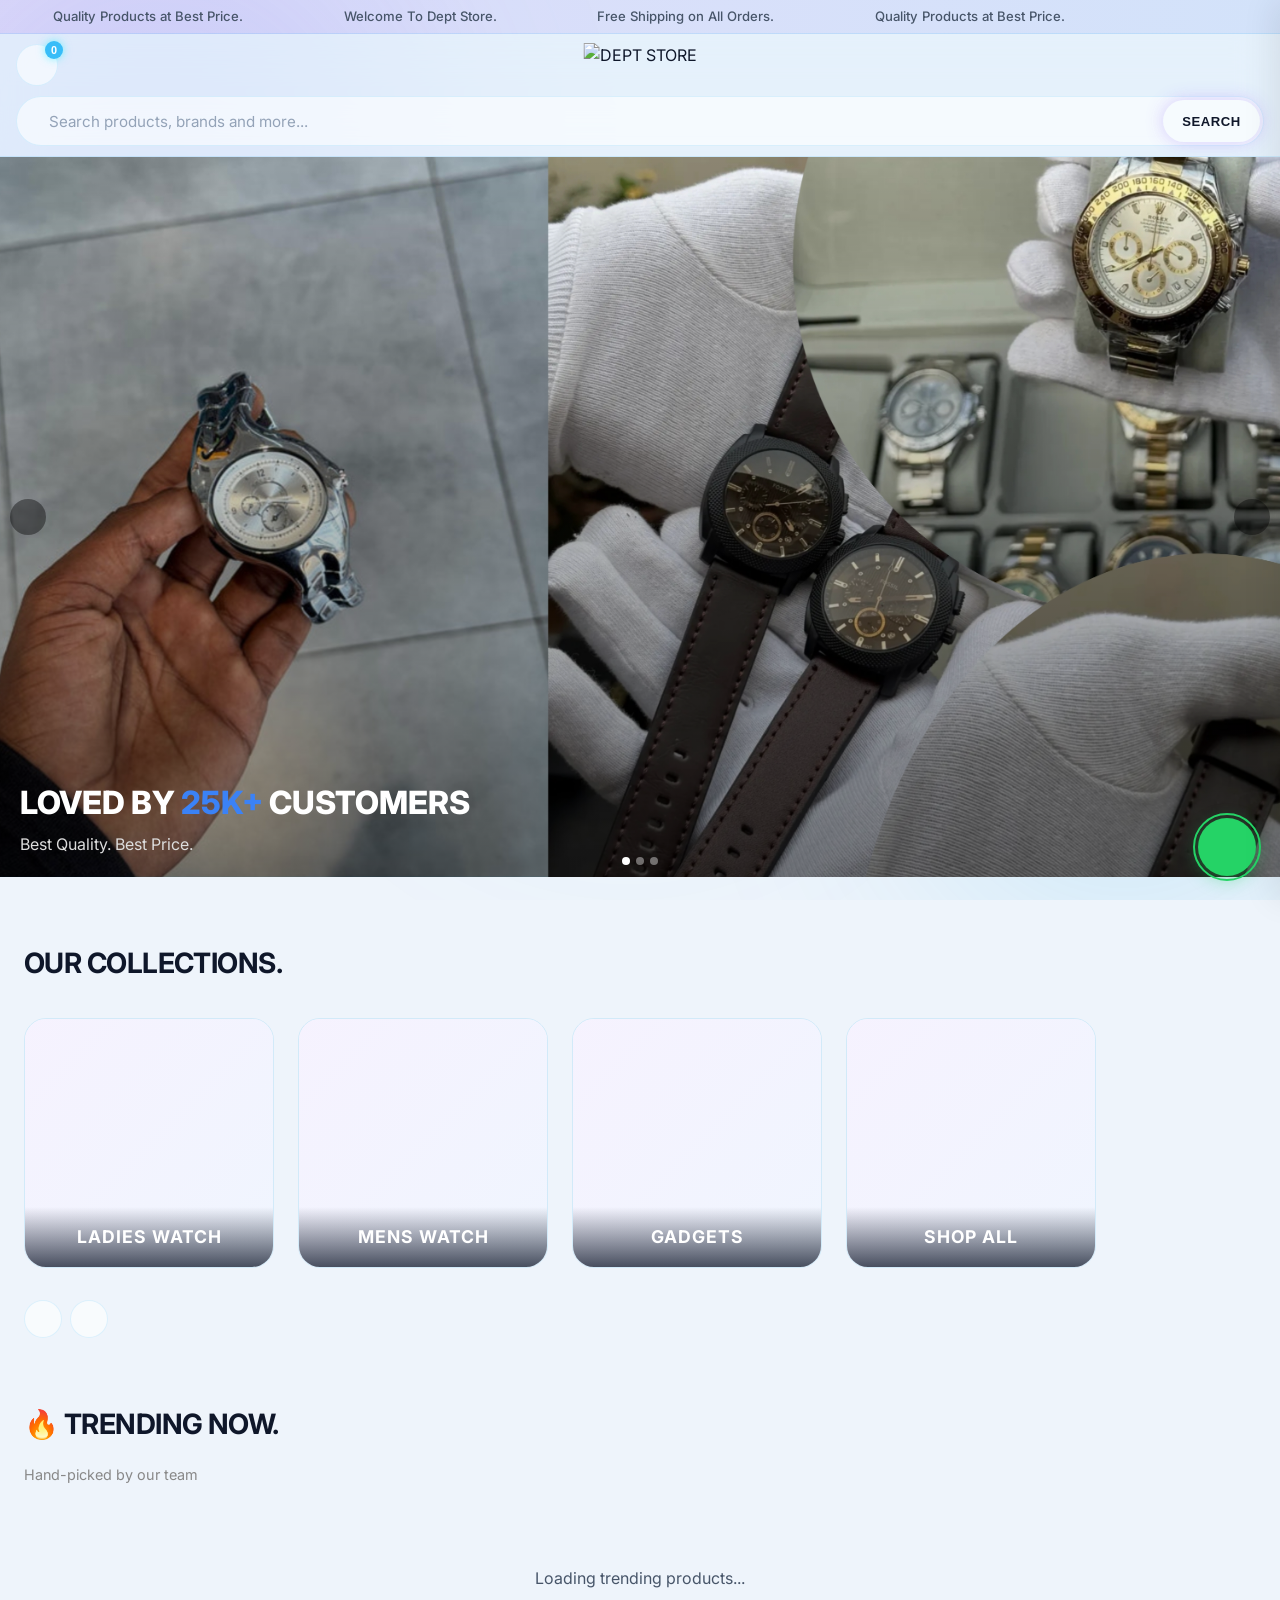
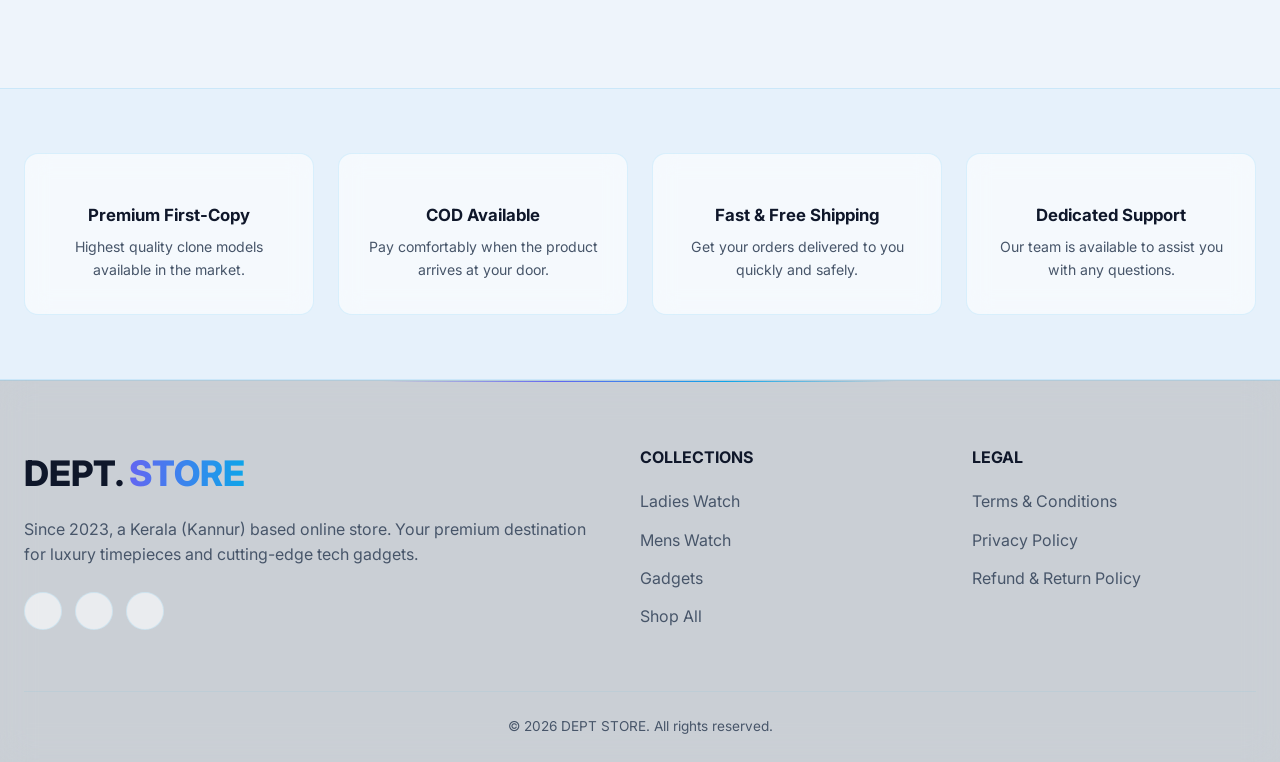
==== index.html @ 1aff4fa1 "Update logo link and styling in index.html" ====
<!DOCTYPE html>
<html lang="en">
<head>
    <meta charset="UTF-8">
    <meta name="viewport" content="width=device-width, initial-scale=1.0">
    <title>DEPT STORE | Premium Watches & Gadgets</title>
    <meta name="description" content="Shop the finest quality first-copy and premium tech. Cash on delivery available.">
    <link rel="preconnect" href="https://fonts.googleapis.com">
    <link rel="preconnect" href="https://fonts.gstatic.com" crossorigin>
    <link href="https://fonts.googleapis.com/css2?family=Inter:wght@400;500;600;700;800&display=swap" rel="stylesheet">
    <script src="https://unpkg.com/@phosphor-icons/web"></script>
    <link rel="stylesheet" href="style.css">
</head>
<body>

    <div class="bg-glow">
        <div class="orb orb-1"></div>
        <div class="orb orb-2"></div>
        <div class="orb orb-3"></div>
    </div>

    <div class="announcement-bar">
        <div class="marquee-content">
            <i class="ph-bold ph-lightning"></i> Quality Products at Best Price.
            <i class="ph-bold ph-truck"></i> Welcome To Dept Store.
            <i class="ph-bold ph-star"></i> Free Shipping on All Orders.
            <i class="ph-bold ph-lightning"></i> Quality Products at Best Price.
        </div>
    </div>

    <header class="header" id="mainHeader">
        <!-- NEW HEADER: Logo centered -->
        <div style="display:flex;align-items:center;justify-content:space-between;padding:10px 16px;position:relative;">
            <button class="icon-btn mobile-menu-btn" onclick="toggleMobileMenu()" style="font-size:1.4rem;z-index:1;">
                <i class="ph ph-list"></i>
            </button>
            <a href="index.html" style="position:absolute;left:50%;transform:translateX(-50%);display:block;text-decoration:none;">
                <img src="logo.png" alt="DEPT STORE"
                    style="height:44px;width:auto;max-width:120px;object-fit:contain;display:block;">
            </a>
            <button class="cart-icon-btn" onclick="toggleCart()" style="font-size:1.3rem;z-index:1;">
                <i class="ph ph-shopping-bag"></i>
                <span class="cart-badge">0</span>
            </button>
        </div>
        <div style="padding:0 16px 10px;">
            <div class="search-bar" style="width:100%;">
                <i class="ph ph-magnifying-glass search-icon"></i>
                <input type="text" placeholder="Search products, brands and more...">
                <button class="btn btn-black search-btn">Search</button>
            </div>
        </div>
    </header>

    <div class="mobile-menu-overlay" id="mobileMenuOverlay" onclick="toggleMobileMenu()"></div>
    <div class="mobile-menu-drawer" id="mobileMenuDrawer">
        <div class="mobile-menu-header">
            <h3>Menu</h3>
            <button class="icon-btn" onclick="toggleMobileMenu()"><i class="ph ph-x"></i></button>
        </div>
        <ul class="mobile-nav-links">
            <li><a href="index.html" onclick="toggleMobileMenu()">Home</a></li>
            <li><a href="catalog.html?category=all" onclick="toggleMobileMenu()">Our Collections</a></li>
            <li><a href="index.html#trending" onclick="toggleMobileMenu()">Trending Now</a></li>
            <li><a href="terms.html" onclick="toggleMobileMenu()">Terms & Conditions</a></li>
        </ul>
    </div>

    <main>
        <!-- Hero Banner — 16:9 Auto Sliding -->
        <section style="width:100%;padding:0;margin:0;">

            <!-- ============================================================
                 🖼️ BANNER IMAGES — ADD YOUR IMAGE PATHS HERE
                 Upload images to your GitHub repo and paste the path below
                 Example: "assets/images/banner1.jpg"
                 ============================================================ -->
            <div id="heroBanner" style="
                position:relative;
                width:100%;
                aspect-ratio:16/9;
                overflow:hidden;
                background:#111;
            ">
                <!-- SLIDES — edit src to change images -->
                <div class="hero-slide active" style="position:absolute;inset:0;transition:opacity 0.6s ease;">
                    <img src="assets/images/banner1.jpg"
                        onerror="this.style.display='none'"
                        style="width:100%;height:100%;object-fit:cover;">
                    <!-- Optional text overlay — remove if not needed -->
                    <div style="position:absolute;inset:0;background:linear-gradient(to top,rgba(0,0,0,0.5),transparent);display:flex;align-items:flex-end;padding:20px;">
                        <div>
                            <h2 style="color:#fff;font-size:clamp(1rem,4vw,2rem);font-weight:800;margin:0;">LOVED BY <span style="color:#3b82f6;">25K+</span> CUSTOMERS</h2>
                            <p style="color:#ddd;font-size:clamp(0.75rem,2vw,1rem);margin:4px 0 0;">Best Quality. Best Price.</p>
                        </div>
                    </div>
                </div>

                <div class="hero-slide" style="position:absolute;inset:0;transition:opacity 0.6s ease;opacity:0;">
                    <img src="assets/images/banner2.jpg"
                        onerror="this.style.display='none'"
                        style="width:100%;height:100%;object-fit:cover;">
                    <div style="position:absolute;inset:0;background:linear-gradient(to top,rgba(0,0,0,0.5),transparent);display:flex;align-items:flex-end;padding:20px;">
                        <div>
                            <h2 style="color:#fff;font-size:clamp(1rem,4vw,2rem);font-weight:800;margin:0;">PREMIUM WATCHES</h2>
                            <p style="color:#ddd;font-size:clamp(0.75rem,2vw,1rem);margin:4px 0 0;">First Copy. Luxury Feel.</p>
                        </div>
                    </div>
                </div>

                <div class="hero-slide" style="position:absolute;inset:0;transition:opacity 0.6s ease;opacity:0;">
                    <img src="assets/images/banner3.jpg"
                        onerror="this.style.display='none'"
                        style="width:100%;height:100%;object-fit:cover;">
                    <div style="position:absolute;inset:0;background:linear-gradient(to top,rgba(0,0,0,0.5),transparent);display:flex;align-items:flex-end;padding:20px;">
                        <div>
                            <h2 style="color:#fff;font-size:clamp(1rem,4vw,2rem);font-weight:800;margin:0;">LATEST GADGETS</h2>
                            <p style="color:#ddd;font-size:clamp(0.75rem,2vw,1rem);margin:4px 0 0;">COD Available. Free Shipping.</p>
                        </div>
                    </div>
                </div>
                <!-- ============================================================
                     Add more slides by copying a <div class="hero-slide"> block above
                     ============================================================ -->

                <!-- Prev / Next buttons -->
                <button onclick="slideBanner(-1)" style="position:absolute;left:10px;top:50%;transform:translateY(-50%);background:rgba(0,0,0,0.4);color:#fff;border:none;border-radius:50%;width:36px;height:36px;font-size:1.1rem;cursor:pointer;display:flex;align-items:center;justify-content:center;z-index:10;">
                    <i class="ph ph-caret-left"></i>
                </button>
                <button onclick="slideBanner(1)" style="position:absolute;right:10px;top:50%;transform:translateY(-50%);background:rgba(0,0,0,0.4);color:#fff;border:none;border-radius:50%;width:36px;height:36px;font-size:1.1rem;cursor:pointer;display:flex;align-items:center;justify-content:center;z-index:10;">
                    <i class="ph ph-caret-right"></i>
                </button>

                <!-- Dots -->
                <div id="bannerDots" style="position:absolute;bottom:12px;left:50%;transform:translateX(-50%);display:flex;gap:6px;z-index:10;">
                    <button onclick="goToBannerSlide(0)" class="bdot" style="width:8px;height:8px;border-radius:50%;border:none;background:#fff;cursor:pointer;opacity:1;transition:opacity 0.2s;"></button>
                    <button onclick="goToBannerSlide(1)" class="bdot" style="width:8px;height:8px;border-radius:50%;border:none;background:#fff;cursor:pointer;opacity:0.4;transition:opacity 0.2s;"></button>
                    <button onclick="goToBannerSlide(2)" class="bdot" style="width:8px;height:8px;border-radius:50%;border:none;background:#fff;cursor:pointer;opacity:0.4;transition:opacity 0.2s;"></button>
                </div>
            </div>

            <script>
                // Banner slider logic
                let currentSlide = 0;
                const slides = document.querySelectorAll('.hero-slide');
                const dots = document.querySelectorAll('.bdot');
                let autoSlide = setInterval(() => slideBanner(1), 3000);

                function goToBannerSlide(index) {
                    slides[currentSlide].style.opacity = '0';
                    dots[currentSlide].style.opacity = '0.4';
                    currentSlide = (index + slides.length) % slides.length;
                    slides[currentSlide].style.opacity = '1';
                    dots[currentSlide].style.opacity = '1';
                }

                function slideBanner(dir) {
                    clearInterval(autoSlide);
                    goToBannerSlide(currentSlide + dir);
                    autoSlide = setInterval(() => slideBanner(1), 3000);
                }

                // Swipe support for mobile
                let touchStartX = 0;
                const banner = document.getElementById('heroBanner');
                banner.addEventListener('touchstart', e => touchStartX = e.touches[0].clientX);
                banner.addEventListener('touchend', e => {
                    const diff = touchStartX - e.changedTouches[0].clientX;
                    if (Math.abs(diff) > 50) slideBanner(diff > 0 ? 1 : -1);
                });
            </script>
        </section>

        <!-- UPDATED COLLECTIONS -->
        <section id="collections" class="section-container reveal">
            <h2 class="section-title">OUR COLLECTIONS.</h2>
            <div class="collections-flex">
                <a href="catalog.html?category=ladies-watch" class="collection-card" style="text-decoration:none;">
                    <div class="collection-img-wrap">
                        <div class="img-placeholder bg-gray" style="display:flex;align-items:center;justify-content:center;font-size:4rem;color:var(--accent-purple);">
                            <i class="ph-fill ph-watch"></i>
                        </div>
                    </div>
                    <h3 class="collection-name">LADIES WATCH</h3>
                </a>
                <a href="catalog.html?category=mens-watch" class="collection-card" style="text-decoration:none;">
                    <div class="collection-img-wrap">
                        <div class="img-placeholder bg-gray" style="display:flex;align-items:center;justify-content:center;font-size:4rem;color:var(--accent-blue);">
                            <i class="ph-fill ph-watch"></i>
                        </div>
                    </div>
                    <h3 class="collection-name">MENS WATCH</h3>
                </a>
                <a href="catalog.html?category=gadgets" class="collection-card" style="text-decoration:none;">
                    <div class="collection-img-wrap">
                        <div class="img-placeholder bg-gray" style="display:flex;align-items:center;justify-content:center;font-size:4rem;color:var(--accent-neon);">
                            <i class="ph-fill ph-device-mobile"></i>
                        </div>
                    </div>
                    <h3 class="collection-name">GADGETS</h3>
                </a>
                <!-- ALL PRODUCTS -->
                <a href="catalog.html?category=all" class="collection-card" style="text-decoration:none;">
                    <div class="collection-img-wrap">
                        <div class="img-placeholder bg-gray" style="display:flex;align-items:center;justify-content:center;font-size:4rem;color:var(--accent-green);">
                            <i class="ph-fill ph-storefront"></i>
                        </div>
                    </div>
                    <h3 class="collection-name">SHOP ALL</h3>
                </a>
            </div>
            <div class="collection-controls">
                <button class="control-btn"><i class="ph ph-caret-left"></i></button>
                <button class="control-btn"><i class="ph ph-caret-right"></i></button>
            </div>
        </section>

        <!-- TRENDING PRODUCTS (manually selected by admin) -->
        <section id="trending" class="section-container reveal">
            <h2 class="section-title">🔥 TRENDING NOW.</h2>
            <p style="color:#888;margin-top:-1rem;margin-bottom:2rem;font-size:0.9rem;">Hand-picked by our team</p>
            <div class="product-grid" id="trendingGrid">
                <div style="grid-column:1/-1;text-align:center;padding:2rem;color:#888;">
                    <i class="ph ph-spinner" style="font-size:2rem;animation:spin 1s linear infinite;"></i>
                    <p style="margin-top:1rem;">Loading trending products...</p>
                </div>
            </div>
        </section>

        <!-- Value Propositions -->
        <section class="features-section reveal">
            <div class="features-grid">
                <div class="feature-card">
                    <div class="feature-icon"><i class="ph-fill ph-seal-check"></i></div>
                    <h4>Premium First-Copy</h4>
                    <p>Highest quality clone models available in the market.</p>
                </div>
                <div class="feature-card">
                    <div class="feature-icon"><i class="ph-fill ph-package"></i></div>
                    <h4>COD Available</h4>
                    <p>Pay comfortably when the product arrives at your door.</p>
                </div>
                <div class="feature-card">
                    <div class="feature-icon"><i class="ph-fill ph-truck"></i></div>
                    <h4>Fast & Free Shipping</h4>
                    <p>Get your orders delivered to you quickly and safely.</p>
                </div>
                <div class="feature-card">
                    <div class="feature-icon"><i class="ph-fill ph-headset"></i></div>
                    <h4>Dedicated Support</h4>
                    <p>Our team is available to assist you with any questions.</p>
                </div>
            </div>
        </section>
    </main>

    <footer class="footer">
        <div class="footer-container">
            <div class="footer-col">
                <a href="index.html" class="footer-logo">DEPT. <span>STORE</span></a>
                <p class="footer-desc">Since 2023, a Kerala (Kannur) based online store. Your premium destination for luxury timepieces and cutting-edge tech gadgets.</p>
                <div class="social-links">
                    <a href="https://www.instagram.com/deptstore.official?utm_source=ig_web_button_share_sheet&igsh=ZDNlZDc0MzIxNw%3D%3D" target="_blank"><i class="ph ph-instagram-logo"></i></a>
                    <a href="https://wa.me/918281097861" target="_blank"><i class="ph ph-whatsapp-logo"></i></a>
                    <a href="#"><i class="ph ph-facebook-logo"></i></a>
                </div>
            </div>
            <div class="footer-col">
                <h4>COLLECTIONS</h4>
                <ul>
                    <li><a href="catalog.html?category=ladies-watch">Ladies Watch</a></li>
                    <li><a href="catalog.html?category=mens-watch">Mens Watch</a></li>
                    <li><a href="catalog.html?category=gadgets">Gadgets</a></li>
                    <li><a href="catalog.html?category=all">Shop All</a></li>
                </ul>
            </div>
            <div class="footer-col">
                <h4>LEGAL</h4>
                <ul>
                    <li><a href="terms.html">Terms & Conditions</a></li>
                    <li><a href="#">Privacy Policy</a></li>
                    <li><a href="#">Refund & Return Policy</a></li>
                </ul>
            </div>
        </div>
        <div class="footer-bottom">
            <p>&copy; 2026 DEPT STORE. All rights reserved.</p>
        </div>
    </footer>

    <div class="sliding-panel-overlay" id="cartOverlay"></div>
    <div class="cart-sidebar" id="cartSidebar">
        <div class="cart-header">
            <h2>CART</h2>
            <button class="icon-btn" onclick="toggleCart()"><i class="ph ph-x"></i></button>
        </div>
        <div class="cart-body" id="cartItemsContainer">
            <div class="empty-cart-message">Your cart is currently empty.</div>
        </div>
        <div class="cart-footer">
            <div class="cart-totals">
                <div class="total-row"><span>Subtotal:</span> <span id="cartSubtotal">Rs. 0</span></div>
                <div class="total-row"><span>Shipping:</span> <span class="free-text">FREE</span></div>
                <div class="total-row grand-total"><span>Total:</span> <strong id="cartTotal">Rs. 0</strong></div>
            </div>
            <button class="btn btn-black w-full" onclick="openCheckout()">PROCEED TO CHECKOUT</button>
            <button class="btn btn-outline w-full mt-2" onclick="toggleCart()">CONTINUE SHOPPING</button>
        </div>
    </div>

    <!-- UPDATED CHECKOUT with Email + COD fee notice -->
    <div class="checkout-modal" id="checkoutModal">
        <div class="checkout-container">
            <div class="checkout-header">
                <h2>Checkout</h2>
                <button class="icon-btn" onclick="closeCheckout()"><i class="ph ph-x"></i></button>
            </div>
            <div class="checkout-content">
                <div class="checkout-form-area">
                    <form id="checkoutForm" onsubmit="event.preventDefault(); submitOrder();">
                        <div class="form-section">
                            <h3>1. Shipping Information</h3>
                            <div class="form-grid">
                                <div class="form-group span-2">
                                    <label>Full Name *</label>
                                    <input type="text" id="chkName" required placeholder="Enter your full name">
                                </div>
                                <div class="form-group">
                                    <label>Phone Number *</label>
                                    <input type="tel" id="chkPhone" required placeholder="10-digit mobile number">
                                </div>
                                <div class="form-group">
                                    <label>Alternate Phone</label>
                                    <input type="tel" id="chkAltPhone" placeholder="Optional">
                                </div>
                                <!-- EMAIL - REQUIRED -->
                                <div class="form-group span-2">
                                    <label>Email Address *</label>
                                    <input type="email" id="chkEmail" required placeholder="your@email.com">
                                </div>
                                <div class="form-group span-2">
                                    <label>Full Address (House, Street, Area) *</label>
                                    <textarea id="chkAddress" required rows="2" placeholder="Start typing your address..."></textarea>
                                </div>
                                <div class="form-group span-2">
                                    <label>Size (If applicable)</label>
                                    <input type="text" id="chkSize" placeholder="e.g. UK 9 / 44mm / Free Size">
                                </div>
                                <div class="form-group">
                                    <label>Pin Code *</label>
                                    <input type="text" id="chkPin" required placeholder="e.g. 110001">
                                </div>
                                <div class="form-group">
                                    <label>City *</label>
                                    <input type="text" id="chkCity" required placeholder="City">
                                </div>
                                <div class="form-group">
                                    <label>State *</label>
                                    <input type="text" id="chkState" required placeholder="State">
                                </div>
                                <div class="form-group">
                                    <label>Landmark</label>
                                    <input type="text" id="chkLandmark" placeholder="Nearby landmark">
                                </div>
                                <div class="form-group span-2">
                                    <label>Instagram ID (Optional)</label>
                                    <input type="text" id="chkInsta" placeholder="@username">
                                </div>
                            </div>
                        </div>

                        <div class="form-section">
                            <h3>2. Payment Method</h3>
                            <div class="payment-options">
                                <div class="payment-card active" onclick="selectPayment('online')">
                                    <input type="radio" name="paymentMethod" value="online" checked id="payOnline">
                                    <label for="payOnline">
                                        <strong>Online Payment (UPI, Cards, NetBanking)</strong>
                                        <span class="badge green-badge">Recommended — Save ₹100</span>
                                        <p>Fast, secure, and touchless delivery. No extra charges.</p>
                                    </label>
                                </div>
                                <div class="payment-card" onclick="selectPayment('cod')">
                                    <input type="radio" name="paymentMethod" value="cod" id="payCod">
                                    <label for="payCod">
                                        <strong>Cash on Delivery (COD)</strong>
                                        <span class="badge" style="background:#f59e0b;color:#000;">+₹100 COD charge</span>
                                        <p>₹100 advance paid online now. Remaining amount paid on delivery.</p>
                                    </label>
                                </div>
                            </div>
                            <!-- COD Notice box - shown only when COD selected -->
                            <div id="codNotice" style="display:none;background:#1a1a00;border:1px solid #f59e0b;border-radius:8px;padding:12px;margin-top:12px;">
                                <p style="color:#f59e0b;font-size:0.85rem;margin:0;font-weight:600;">
                                    ⚠️ COD Order Notice
                                </p>
                                <p style="color:#ccc;font-size:0.82rem;margin:6px 0 0;">
                                    • ₹100 extra COD charge applies<br>
                                    • ₹100 advance paid online via Razorpay now<br>
                                    • Remaining product price paid on delivery
                                </p>
                            </div>
                        </div>

                        <div id="checkoutFeedback" class="feedback-msg"></div>

                        <button type="submit" class="btn btn-green w-full place-order-btn">
                            PLACE ORDER <i class="ph-bold ph-lightning"></i>
                        </button>
                    </form>
                </div>

                <div class="checkout-summary-area">
                    <h3>Order Summary</h3>
                    <div class="summary-items" id="summaryItemsContainer"></div>
                    <div class="summary-totals">
                        <div class="total-row"><span>Subtotal:</span> <span id="summarySubtotal">Rs. 0</span></div>
                        <div class="total-row"><span>Shipping:</span> <span class="free-text">FREE</span></div>
                        <div class="total-row" id="codFeeRow" style="display:none;"><span>COD Fee:</span> <span style="color:#f59e0b;">+ Rs. 100</span></div>
                        <div class="total-row grand-total"><span>Total:</span> <strong id="summaryTotal">Rs. 0</strong></div>
                    </div>
                </div>
            </div>
        </div>
    </div>

    <a href="https://wa.me/918281097861" target="_blank" class="floating-whatsapp">
        <i class="ph-fill ph-whatsapp-logo"></i>
    </a>

    <script type="module" src="main.js"></script>
    <script>
        // Fix: expose toggleMobileMenu globally before module loads
        function toggleMobileMenu() {
            document.body.classList.toggle('mobile-menu-active');
        }

        window.addEventListener('scroll', () => {
            const h = document.getElementById('mainHeader');
            if(h) h.classList.toggle('scrolled', window.scrollY > 40);
        });
        const sectionObs = new IntersectionObserver((entries) => {
            entries.forEach(e => {
                if(e.isIntersecting) { e.target.classList.add('visible'); sectionObs.unobserve(e.target); }
            });
        }, { threshold: 0.08 });
        document.querySelectorAll('.reveal').forEach(el => sectionObs.observe(el));
        const cardObs = new IntersectionObserver((entries) => {
            entries.forEach((e) => {
                if(e.isIntersecting) {
                    const delay = Array.from(e.target.parentElement.children).indexOf(e.target) * 80;
                    setTimeout(() => e.target.classList.add('card-visible'), delay);
                    cardObs.unobserve(e.target);
                }
            });
        }, { threshold: 0.05 });
        const waitForCards = setInterval(() => {
            const cards = document.querySelectorAll('.product-card, .feature-card, .collection-card');
            if(cards.length > 0) {
                clearInterval(waitForCards);
                cards.forEach(c => { c.classList.add('card-reveal'); cardObs.observe(c); });
            }
        }, 100);
    </script>
</body>
</html>
---- style.css ----
/**
 * DEPT STORE | Dark Glassmorphism Theme
 */

:root {
  /* Sky Blue Light Theme */
  --bg-primary: #EEF4FB;
  --bg-secondary: #FFFFFF;
  --text-primary: #0F172A;
  --text-secondary: #475569;
  --text-muted: #94A3B8;
  --border-color: rgba(0, 0, 0, 0.07);

  /* Accent */
  --accent-blue: #0EA5E9;
  --accent-purple: #6366F1;
  --accent-neon: #38BDF8;
  --accent-green: #10B981;
  --accent-black: #0F172A;
  --discount-red: #EF4444;

  /* Glass */
  --glass-bg: rgba(255, 255, 255, 0.6);
  --glass-bg-hover: rgba(255, 255, 255, 0.85);
  --glass-border: rgba(14, 165, 233, 0.12);
  --glass-blur: blur(18px);

  /* Layout */
  --header-height: 70px;
  --announcement-height: 34px;
  --container-width: 1280px;
  --radius-sm: 10px;
  --radius-md: 14px;
  --radius-lg: 22px;

  /* Typography */
  --font-family: 'Inter', system-ui, sans-serif;
  --transition: all 0.35s cubic-bezier(.4,0,.2,1);
}

/* ===== Reset ===== */
*, *::before, *::after {
  margin: 0; padding: 0; box-sizing: border-box;
}

html {
  font-family: var(--font-family);
  scroll-behavior: smooth;
  scroll-padding-top: calc(var(--header-height) + var(--announcement-height) + 10px);
  background: var(--bg-primary);
  color: var(--text-primary);
}

body {
  overflow-x: hidden;
  line-height: 1.6;
  -webkit-font-smoothing: antialiased;
  min-height: 100vh;
}

/* ===== Animated Background ===== */
.bg-glow {
  position: fixed; inset: 0; z-index: -1; overflow: hidden;
  background: var(--bg-primary);
}
.bg-glow .orb {
  position: absolute; border-radius: 50%; filter: blur(120px); opacity: 0.15;
  animation: orbFloat 22s ease-in-out infinite alternate;
}
.bg-glow .orb-1 { width: 520px; height: 520px; background: var(--accent-purple); top: -10%; left: -8%; }
.bg-glow .orb-2 { width: 440px; height: 440px; background: var(--accent-blue); bottom: -5%; right: -5%; animation-delay: -7s; }
.bg-glow .orb-3 { width: 360px; height: 360px; background: var(--accent-neon); top: 45%; left: 35%; animation-delay: -14s; }

@keyframes orbFloat {
  0%   { transform: translate(0,0) scale(1); }
  50%  { transform: translate(40px,25px) scale(1.08); }
  100% { transform: translate(-25px,45px) scale(0.92); }
}

/* ===== Typography ===== */
h1,h2,h3,h4,h5,h6 { font-weight: 700; color: var(--text-primary); }

.section-title {
  font-size: 1.75rem; text-transform: uppercase; letter-spacing: -0.02em;
  margin-bottom: 2rem; text-align: left;
}

p { color: var(--text-secondary); }
a { text-decoration: none; color: inherit; transition: var(--transition); }
ul { list-style: none; }

/* ===== Utilities ===== */
.w-full { width: 100%; }
.mt-2 { margin-top: 1rem; }

/* ===== Glass Mixin (reusable) ===== */
.glass {
  background: var(--glass-bg);
  backdrop-filter: var(--glass-blur);
  -webkit-backdrop-filter: var(--glass-blur);
  border: 1px solid var(--glass-border);
}

/* ===== Scroll Reveal ===== */
.reveal {
  opacity: 0; transform: translateY(32px);
  transition: opacity 0.8s cubic-bezier(.4,0,.2,1), transform 0.8s cubic-bezier(.4,0,.2,1);
}
.reveal.visible { opacity: 1; transform: translateY(0); }

/* Staggered card reveal */
.card-reveal {
  opacity: 0; transform: translateY(24px) scale(0.97);
  transition: opacity 0.5s ease, transform 0.5s cubic-bezier(.4,0,.2,1);
}
.card-reveal.card-visible {
  opacity: 1; transform: translateY(0) scale(1);
}

/* ===== Buttons ===== */
.btn {
  display: inline-flex; align-items: center; justify-content: center; gap: 0.5rem;
  padding: 0.75rem 1.5rem; border-radius: 100px; font-weight: 600; font-size: 0.95rem;
  cursor: pointer; transition: var(--transition); border: none;
  text-transform: uppercase; letter-spacing: 0.5px; position: relative;
  white-space: nowrap; min-height: 42px;
}
.btn:hover { filter: brightness(1.15); }
.btn:active { transform: scale(0.97); }

.btn-black {
  background: linear-gradient(135deg, var(--accent-purple), var(--accent-blue));
  color: #fff; box-shadow: 0 0 18px rgba(139,92,246,0.3);
}
.btn-black:hover { box-shadow: 0 0 28px rgba(59,130,246,0.4); }

.btn-green {
  background: linear-gradient(135deg, var(--accent-purple), var(--accent-neon));
  color: #fff; box-shadow: 0 0 14px rgba(0,240,255,0.25);
}
.btn-green:hover { box-shadow: 0 0 24px rgba(139,92,246,0.4); }

.btn-outline {
  background: var(--glass-bg); border: 1px solid var(--glass-border); color: var(--text-primary);
  backdrop-filter: blur(8px);
}
.btn-outline:hover { border-color: var(--accent-blue); box-shadow: inset 0 0 12px rgba(59,130,246,0.12); }

.icon-btn {
  background: transparent; border: none; font-size: 1.5rem; cursor: pointer;
  color: var(--text-primary); display: flex; align-items: center; justify-content: center;
  transition: var(--transition); border-radius: 50%; padding: 6px;
}
.icon-btn:hover { color: var(--accent-blue); background: rgba(14,165,233,0.06); }

/* ===== Announcement Bar ===== */
.announcement-bar {
  height: var(--announcement-height);
  background: linear-gradient(90deg, rgba(139,92,246,0.15), rgba(59,130,246,0.15));
  border-bottom: 1px solid var(--glass-border);
  color: var(--text-secondary); display: flex; align-items: center;
  overflow: hidden; font-size: 0.82rem; font-weight: 500;
}
.marquee-content {
  display: flex; white-space: nowrap; gap: 3rem;
  animation: marquee 18s linear infinite;
}
.marquee-content i { color: var(--accent-blue); margin-right: 0.3rem; }

@keyframes marquee {
  0%   { transform: translateX(100%); }
  100% { transform: translateX(-100%); }
}

/* ===== Header ===== */
.header {
  position: sticky; top: 0; z-index: 900;
  background: rgba(224,238,252,0.6);
  backdrop-filter: blur(22px); -webkit-backdrop-filter: blur(22px);
  border-bottom: 1px solid var(--glass-border);
  transition: box-shadow 0.3s ease;
}
.header.scrolled { box-shadow: 0 4px 30px rgba(0,0,0,0.08); }

.header-container {
  max-width: var(--container-width); margin: 0 auto;
  height: var(--header-height); padding: 0 1.5rem;
  display: flex; align-items: center; justify-content: space-between;
}

.header-left { display: flex; align-items: center; gap: 1rem; }
.mobile-menu-btn { display: none; }

.brand-logo {
  font-size: 1.4rem; font-weight: 800; letter-spacing: -1px; color: var(--text-primary);
  display: flex; align-items: center;
}
.brand-logo img { height: 35px; filter: brightness(0) invert(1); }
.logo-text { display: inline-flex; }
.logo-text span { 
  background: linear-gradient(90deg, var(--accent-purple), var(--accent-blue));
  -webkit-background-clip: text; background-clip: text; -webkit-text-fill-color: transparent;
}

.header-center { flex: 1; max-width: 460px; margin: 0 2rem; }
.search-bar {
  display: flex; align-items: center;
  background: var(--glass-bg); border: 1px solid var(--glass-border); border-radius: 100px;
  padding: 0.2rem 0.2rem 0.2rem 1.2rem; transition: var(--transition);
}
.search-bar:focus-within { border-color: var(--accent-blue); box-shadow: 0 0 12px rgba(59,130,246,0.15); background: rgba(255,255,255,0.07); }
.search-icon { font-size: 1.2rem; color: var(--text-muted); }
.search-bar input {
  flex: 1; border: none; background: transparent; padding: 0.55rem 0.8rem;
  outline: none; font-family: inherit; font-size: 0.95rem; color: var(--text-primary);
}
.search-bar input::placeholder { color: var(--text-muted); }
.search-btn {
  padding: 0.55rem 1.2rem; font-size: 0.82rem; border-radius: 100px; border: none;
  background: rgba(255,255,255,0.1); color: var(--text-primary); cursor: pointer; transition: var(--transition);
}
.search-btn:hover { background: rgba(255,255,255,0.16); }

.header-right { display: flex; align-items: center; gap: 2rem; }
.nav-links a { font-weight: 500; font-size: 0.95rem; color: var(--text-secondary); position: relative; }
.nav-links a::after {
  content: ''; position: absolute; bottom: -3px; left: 0; width: 0; height: 2px;
  background: var(--accent-blue); transition: width 0.3s ease;
}
.nav-links a:hover, .nav-links a.active { color: var(--text-primary); }
.nav-links a:hover::after, .nav-links a.active::after { width: 100%; }

.cart-icon-btn {
  position: relative; background: var(--glass-bg); border: 1px solid var(--glass-border);
  width: 42px; height: 42px; border-radius: 50%; font-size: 1.3rem; cursor: pointer;
  display: flex; align-items: center; justify-content: center; color: var(--text-primary); transition: var(--transition);
}
.cart-icon-btn:hover { border-color: var(--accent-blue); box-shadow: 0 0 12px rgba(59,130,246,0.25); }
.cart-badge {
  position: absolute; top: -4px; right: -6px;
  background: var(--accent-neon); color: #fff; font-size: 0.68rem; font-weight: 700;
  height: 18px; min-width: 18px; border-radius: 9px;
  display: flex; align-items: center; justify-content: center;
  box-shadow: 0 0 8px rgba(0,240,255,0.5);
}

/* ===== Mobile Menus ===== */
.mobile-search {
  display: none; padding: 0.8rem 1rem;
  border-top: 1px solid var(--glass-border); background: rgba(224,238,252,0.5);
}
.mobile-menu-overlay {
  position: fixed; inset: 0; background: rgba(0,0,0,0.05);
  backdrop-filter: blur(4px); z-index: 1000;
  opacity: 0; visibility: hidden; transition: var(--transition);
}
.mobile-menu-drawer {
  position: fixed; top: 0; left: -300px; width: 300px; height: 100%;
  background: rgba(230,242,255,0.92); backdrop-filter: blur(24px);
  border-right: 1px solid var(--glass-border); z-index: 1001;
  transition: transform 0.4s cubic-bezier(.4,0,.2,1);
  display: flex; flex-direction: column;
}
.mobile-menu-active .mobile-menu-overlay { opacity: 1; visibility: visible; }
.mobile-menu-active .mobile-menu-drawer { transform: translateX(300px); }

.mobile-menu-header {
  padding: 1.5rem; border-bottom: 1px solid var(--glass-border);
  display: flex; justify-content: space-between; align-items: center;
}
.mobile-nav-links { padding: 0.5rem 0; }
.mobile-nav-links li a {
  display: block; padding: 1rem 1.5rem;
  border-bottom: 1px solid rgba(14,165,233,0.04);
  font-weight: 500; color: var(--text-secondary); transition: var(--transition);
}
.mobile-nav-links li a:hover { background: rgba(14,165,233,0.04); color: var(--accent-blue); padding-left: 2rem; }

/* ===== Sections ===== */
.section-container {
  max-width: var(--container-width); margin: 4rem auto; padding: 0 1.5rem;
  position: relative; z-index: 2;
}

/* ===== Hero Banner ===== */
.hero-banner { margin-top: 2rem; padding: 0 1.5rem; max-width: var(--container-width); margin-left: auto; margin-right: auto; }
.banner-container {
  position: relative; width: 100%; height: 60vh; max-height: 500px;
  border-radius: var(--radius-lg); overflow: hidden;
  background: var(--glass-bg); border: 1px solid var(--glass-border);
  box-shadow: 0 8px 32px rgba(0,0,0,0.06);
}
.banner-image {
  width: 100%; height: 100%;
  background: url('https://images.unsplash.com/photo-1523275335684-37898b6baf30?ixlib=rb-1.2.1&auto=format&fit=crop&w=1500&q=80') center/cover;
  display: flex; align-items: center; justify-content: center;
}
.banner-text-overlay {
  background: rgba(224,238,252,0.65); backdrop-filter: blur(14px);
  padding: 2.5rem 3.5rem; border-radius: var(--radius-md);
  text-align: center; color: white; border: 1px solid var(--glass-border);
  box-shadow: 0 8px 32px rgba(0,0,0,0.04);
}
.banner-text-overlay h2 { font-size: 2.5rem; margin-bottom: 1rem; color: var(--text-primary); }
.banner-text-overlay span {
  background: linear-gradient(90deg, var(--accent-purple), var(--accent-blue));
  -webkit-background-clip: text; background-clip: text; -webkit-text-fill-color: transparent;
}
.quality-badge {
  display: inline-flex; align-items: center; gap: 0.5rem;
  background: rgba(255,255,255,0.08); padding: 0.5rem 1.2rem; border-radius: 100px;
  font-weight: 600; font-size: 0.9rem; letter-spacing: 1px;
  border: 1px solid var(--glass-border);
}
.quality-badge i { color: var(--accent-blue); font-size: 1.2rem; }

/* Slider controls */
.slider-btn {
  position: absolute; top: 50%; transform: translateY(-50%);
  width: 40px; height: 40px; border-radius: 50%; border: 1px solid var(--glass-border);
  background: rgba(224,238,252,0.5); backdrop-filter: blur(8px); color: var(--text-primary);
  font-size: 1.2rem; cursor: pointer; display: flex; align-items: center; justify-content: center;
  transition: var(--transition); z-index: 5;
}
.slider-btn:hover { background: rgba(139,92,246,0.3); border-color: var(--accent-purple); }
.prev-btn { left: 16px; }
.next-btn { right: 16px; }
.slider-dots { position: absolute; bottom: 16px; left: 50%; transform: translateX(-50%); display: flex; gap: 8px; z-index: 5; }
.dot { width: 10px; height: 10px; border-radius: 50%; background: rgba(255,255,255,0.25); cursor: pointer; transition: var(--transition); }
.dot.active { background: var(--accent-blue); box-shadow: 0 0 8px rgba(59,130,246,0.5); }

/* ===== Collections ===== */
.collections-flex {
  display: flex; gap: 1.5rem; overflow-x: auto; padding-bottom: 1rem;
  scrollbar-width: none;
}
.collections-flex::-webkit-scrollbar { display: none; }
.collection-card {
  flex: 0 0 250px; cursor: pointer; position: relative;
  border-radius: var(--radius-lg); overflow: hidden;
  border: 1px solid var(--glass-border); transition: var(--transition);
}
.collection-card:hover { transform: translateY(-5px); border-color: rgba(255,255,255,0.2); box-shadow: 0 12px 28px rgba(0,0,0,0.06); }
.collection-img-wrap { width: 100%; aspect-ratio: 1; background: var(--bg-secondary); }
.img-placeholder { width: 100%; height: 100%; }
.bg-gray { background: linear-gradient(135deg, rgba(139,92,246,0.08), rgba(59,130,246,0.08)); }
.collection-name {
  position: absolute; bottom: 0; left: 0; width: 100%; padding: 1rem;
  background: linear-gradient(0deg, rgba(15,23,42,0.75) 0%, transparent 100%);
  color: #fff; font-size: 1.1rem; letter-spacing: 1px; text-align: center;
}

.collection-controls { display: flex; gap: 0.5rem; margin-top: 1rem; }
.control-btn {
  width: 38px; height: 38px; border-radius: 50%; border: 1px solid var(--glass-border);
  background: var(--glass-bg); color: var(--text-primary); font-size: 1rem; cursor: pointer;
  display: flex; align-items: center; justify-content: center; transition: var(--transition);
}
.control-btn:hover { border-color: var(--accent-blue); background: rgba(59,130,246,0.1); }

/* ===== Product Grid ===== */
.product-grid {
  display: grid; grid-template-columns: repeat(4, 1fr); gap: 1.5rem;
}
.product-card {
  display: flex; flex-direction: column;
  background: var(--glass-bg); backdrop-filter: var(--glass-blur);
  border-radius: var(--radius-md); border: 1px solid var(--glass-border);
  box-shadow: 0 4px 20px rgba(0,0,0,0.15);
  transition: var(--transition); position: relative;
}
.product-card::before {
  content: ''; position: absolute; top: 0; left: 0; right: 0; height: 1px;
  background: linear-gradient(90deg, transparent, rgba(14,165,233,0.15), transparent);
  transition: var(--transition);
}
.product-card:hover {
  transform: translateY(-6px);
  border-color: rgba(14,165,233,0.18);
  box-shadow: 0 16px 40px rgba(0,0,0,0.35), 0 0 15px rgba(139,92,246,0.08);
}
.product-card:hover::before {
  background: linear-gradient(90deg, transparent, var(--accent-blue), transparent);
}
.product-img-wrap {
  position: relative; width: 100%; aspect-ratio: 1;
  background: rgba(14,165,233,0.03);
  display: flex; align-items: center; justify-content: center;
  font-size: 4rem; color: rgba(0,0,0,0.08);
  overflow: hidden; border-radius: var(--radius-md) var(--radius-md) 0 0;
}
.product-img-wrap i {
  transition: transform 0.5s cubic-bezier(.175,.885,.32,1.275), color 0.3s ease;
}
.product-card:hover .product-img-wrap i {
  transform: scale(1.12) rotate(-3deg); color: rgba(0,0,0,0.2);
}

.product-body { padding: 1.25rem; flex: 1; display: flex; flex-direction: column; }
.product-body h3 {
  font-size: 0.95rem; font-weight: 600; text-transform: uppercase;
  margin-bottom: 0.5rem; line-height: 1.3; color: var(--text-primary);
}
.product-rating { color: #F59E0B; font-size: 0.85rem; margin-bottom: 0.5rem; }
.product-price { display: flex; align-items: center; gap: 0.5rem; margin-bottom: 1rem; }
.old-price { color: var(--text-muted); text-decoration: line-through; font-size: 0.85rem; }
.new-price { font-weight: 800; font-size: 1.15rem; color: var(--text-primary); }

.product-actions {
  display: flex; gap: 0.5rem; margin-top: auto;
}
.product-actions .btn {
  padding: 0.6rem 0.8rem; font-size: 0.82rem; border-radius: 10px;
  min-height: 40px; flex: 1;
}
.product-actions .btn-cart {
  flex: 0 0 42px; font-size: 1.2rem; padding: 0;
  display: flex; align-items: center; justify-content: center;
}
.product-actions .btn-buy {
  flex: 1;
}

/* ===== Features / Trust ===== */
.features-section {
  background: rgba(14,165,233,0.03); padding: 4rem 1.5rem;
  border-top: 1px solid var(--glass-border); border-bottom: 1px solid var(--glass-border);
  position: relative; z-index: 2;
}
.features-grid {
  max-width: var(--container-width); margin: 0 auto;
  display: grid; grid-template-columns: repeat(auto-fit, minmax(230px, 1fr)); gap: 1.5rem;
  text-align: center;
}
.feature-card {
  padding: 2rem 1.5rem; border-radius: var(--radius-md);
  background: var(--glass-bg); backdrop-filter: blur(12px);
  border: 1px solid var(--glass-border); transition: var(--transition);
}
.feature-card:hover { transform: translateY(-4px); border-color: rgba(14,165,233,0.18); background: var(--glass-bg-hover); }
.feature-card i { font-size: 2.2rem; color: var(--accent-blue); margin-bottom: 1rem; display: block; }
.feature-card h4 { font-size: 1.05rem; margin-bottom: 0.5rem; color: var(--text-primary); }
.feature-card p { font-size: 0.88rem; }

/* ===== Footer ===== */
.footer {
  background: rgba(0,0,0,0.15); backdrop-filter: blur(16px);
  border-top: 1px solid var(--glass-border);
  color: var(--text-secondary); padding: 4rem 1.5rem 1.5rem;
  position: relative; z-index: 2;
}
.footer::before {
  content: ''; position: absolute; top: 0; left: 50%; transform: translateX(-50%);
  width: 40%; height: 1px;
  background: linear-gradient(90deg, transparent, var(--accent-purple), var(--accent-blue), transparent);
}
.footer-container {
  max-width: var(--container-width); margin: 0 auto;
  display: grid; grid-template-columns: 2fr 1fr 1fr; gap: 3rem; margin-bottom: 3rem;
}
.footer-logo {
  font-size: 2.2rem; font-weight: 800; color: var(--text-primary); margin-bottom: 1rem; display: block;
}

/* ===== Product Detail Page ===== */
.product-detail-area {
  display: grid; grid-template-columns: 1fr 1fr; gap: 3.5rem;
  max-width: 1100px; margin: 2rem auto 4rem; padding: 0 1rem;
}
.pd-image {
  background: var(--glass-bg); border: 1px solid var(--glass-border);
  border-radius: var(--radius-lg); aspect-ratio: 1; display: flex;
  align-items: center; justify-content: center; font-size: 8rem;
  color: var(--accent-blue); overflow: hidden; position: relative;
  box-shadow: 0 12px 30px rgba(0,0,0,0.05);
}
.pd-image img { width: 100%; height: 100%; object-fit: cover; }
.pd-info { display: flex; flex-direction: column; justify-content: center; }
.pd-title { font-size: 2.2rem; font-weight: 800; margin-bottom: 0.5rem; line-height: 1.2; }
.pd-rating { font-size: 1.1rem; color: #F59E0B; margin-bottom: 1.2rem; }
.pd-price-wrap { display: flex; align-items: end; gap: 1rem; margin-bottom: 1.5rem; }
.pd-new-price { font-size: 2.5rem; font-weight: 800; color: var(--accent-blue); line-height: 1; }
.pd-old-price { font-size: 1.2rem; text-decoration: line-through; color: var(--text-muted); }
.pd-desc { font-size: 1.05rem; color: var(--text-secondary); margin-bottom: 2rem; line-height: 1.7; }
.pd-actions { display: flex; gap: 1rem; margin-bottom: 2rem; }
.pd-actions .btn { padding: 1rem; font-size: 1rem; flex: 1; }
.pd-perks {
  border-top: 1px solid var(--glass-border); padding-top: 1.5rem;
  color: var(--text-secondary); font-size: 0.95rem; line-height: 1.8;
}
.pd-perks i { font-size: 1.1rem; margin-right: 0.5rem; color: var(--accent-blue); }

/* ===== Footer ===== */
.footer-logo span {
  background: linear-gradient(90deg, var(--accent-purple), var(--accent-blue));
  -webkit-background-clip: text; background-clip: text; -webkit-text-fill-color: transparent;
}
.social-links { display: flex; gap: 0.8rem; margin-top: 1.5rem; }
.social-links a {
  width: 38px; height: 38px; border-radius: 50%;
  background: var(--glass-bg); border: 1px solid var(--glass-border);
  color: var(--text-primary); font-size: 1.2rem; transition: var(--transition);
  display: flex; align-items: center; justify-content: center;
}
.social-links a:hover { background: linear-gradient(135deg, var(--accent-purple), var(--accent-blue)); border-color: transparent; transform: translateY(-2px); }
.footer-col h4 { color: var(--text-primary); margin-bottom: 1.2rem; font-size: 1rem; }
.footer-col ul li { margin-bottom: 0.8rem; }
.footer-col ul a { color: var(--text-secondary); }
.footer-col ul a:hover { color: var(--accent-blue); }
.footer-bottom { border-top: 1px solid rgba(14,165,233,0.06); padding-top: 1.5rem; text-align: center; font-size: 0.85rem; color: var(--text-muted); }

/* ===== WhatsApp Float ===== */
.floating-whatsapp {
  position: fixed; bottom: 24px; right: 24px; width: 58px; height: 58px;
  background: #25D366; color: #fff; border-radius: 50%;
  display: flex; align-items: center; justify-content: center;
  font-size: 1.9rem; z-index: 90;
  box-shadow: 0 4px 18px rgba(37,211,102,0.4);
  transition: transform 0.3s cubic-bezier(.175,.885,.32,1.275);
}
.floating-whatsapp::before {
  content: ''; position: absolute; inset: -5px; border-radius: 50%;
  border: 2px solid #25D366; animation: pulse-ring 2s infinite;
}
@keyframes pulse-ring { 0% { transform: scale(1); opacity: 0.5; } 100% { transform: scale(1.45); opacity: 0; } }
.floating-whatsapp:hover { transform: scale(1.1) rotate(8deg); }

/* ===== Cart Sidebar ===== */
.sliding-panel-overlay {
  position: fixed; inset: 0; background: rgba(0,0,0,0.12);
  backdrop-filter: blur(4px); z-index: 1000;
  opacity: 0; visibility: hidden; transition: var(--transition);
}
.cart-sidebar {
  position: fixed; top: 0; right: -420px; width: 100%; max-width: 420px; height: 100%;
  background: rgba(230,242,255,0.88); backdrop-filter: blur(24px);
  border-left: 1px solid var(--glass-border); z-index: 1001;
  box-shadow: -8px 0 30px rgba(0,0,0,0.08);
  display: flex; flex-direction: column; transition: right 0.4s cubic-bezier(.4,0,.2,1);
}
.cart-active .cart-sidebar { right: 0; }
.cart-active .sliding-panel-overlay { opacity: 1; visibility: visible; }

.cart-header {
  padding: 1.5rem; border-bottom: 1px solid var(--glass-border);
  display: flex; justify-content: space-between; align-items: center;
}
.cart-header h2 { font-size: 1.2rem; margin: 0; color: var(--text-primary); }
.cart-body { flex: 1; overflow-y: auto; padding: 1.5rem; }
.cart-footer { padding: 1.5rem; border-top: 1px solid var(--glass-border); }
.cart-totals { margin-bottom: 1.5rem; }
.total-row { display: flex; justify-content: space-between; margin-bottom: 0.5rem; font-size: 1rem; color: var(--text-secondary); }
.grand-total { font-weight: 800; font-size: 1.2rem; color: var(--text-primary); border-top: 1px dashed var(--glass-border); padding-top: 0.5rem; margin-top: 0.5rem; }
.free-text { color: var(--accent-blue); font-weight: 700; }

.empty-cart-message { text-align: center; color: var(--text-muted); padding: 3rem 0; font-weight: 500; }
.cart-item {
  background: var(--glass-bg); border: 1px solid var(--glass-border); border-radius: var(--radius-sm);
  padding: 1rem; display: flex; gap: 1rem; margin-bottom: 1rem;
}
.cart-item-img {
  width: 70px; height: 70px; background: rgba(14,165,233,0.04); border-radius: 8px;
  display: flex; align-items: center; justify-content: center; font-size: 2rem; color: var(--text-muted);
}
.cart-item-details { flex: 1; }
.cart-item-title { font-weight: 600; font-size: 0.9rem; margin-bottom: 0.2rem; color: var(--text-primary); }
.cart-item-price { font-weight: 700; color: var(--accent-blue); }
.cart-qty-ctrl {
  display: flex; align-items: center; gap: 0.8rem; margin-top: 0.5rem;
  border: 1px solid var(--glass-border); width: fit-content; border-radius: 6px;
  background: rgba(0,0,0,0.04);
}
.cart-qty-ctrl button { width: 28px; height: 28px; background: none; border: none; cursor: pointer; font-weight: bold; color: var(--text-primary); transition: color 0.2s; }
.cart-qty-ctrl button:hover { color: var(--accent-blue); }

/* ===== Checkout Modal ===== */
.checkout-modal {
  position: fixed; inset: 0; background: var(--bg-primary); z-index: 1002;
  overflow-y: auto; opacity: 0; visibility: hidden; transition: var(--transition);
}
.checkout-active .checkout-modal { opacity: 1; visibility: visible; }

.checkout-container {
  max-width: 1000px; margin: 0 auto;
  background: transparent; min-height: 100vh; display: flex; flex-direction: column;
}
.checkout-header {
  padding: 1.5rem 2rem; border-bottom: 1px solid var(--glass-border);
  display: flex; justify-content: space-between; align-items: center;
  background: rgba(224,238,252,0.7); backdrop-filter: blur(12px);
  position: sticky; top: 0; z-index: 10;
}
.checkout-header h2 { color: var(--text-primary); }
.checkout-content { display: flex; flex: 1; }
.checkout-form-area { flex: 2; padding: 2rem; border-right: 1px solid var(--glass-border); }
.checkout-summary-area { flex: 1; padding: 2rem; background: rgba(14,165,233,0.03); }

.form-section {
  margin-bottom: 2.5rem; background: var(--glass-bg); padding: 2rem;
  border-radius: var(--radius-md); border: 1px solid var(--glass-border);
}
.form-section h3 {
  font-size: 1.1rem; margin-bottom: 1.5rem; padding-bottom: 0.5rem;
  border-bottom: 2px solid var(--accent-purple); display: inline-block; color: var(--text-primary);
}
.form-grid { display: grid; grid-template-columns: 1fr 1fr; gap: 1.2rem; }
.span-2 { grid-column: span 2; }

.form-group label { display: block; font-size: 0.85rem; font-weight: 600; margin-bottom: 0.4rem; color: var(--text-secondary); }
.form-group input, .form-group textarea {
  width: 100%; padding: 0.75rem 1rem;
  background: rgba(0,0,0,0.05); border: 1px solid var(--glass-border);
  border-radius: var(--radius-sm); font-family: inherit; font-size: 0.95rem;
  color: var(--text-primary); transition: var(--transition);
}
.form-group input::placeholder, .form-group textarea::placeholder { color: var(--text-muted); }
.form-group input:focus, .form-group textarea:focus {
  border-color: var(--accent-blue); outline: none;
  box-shadow: 0 0 0 3px rgba(59,130,246,0.1); background: rgba(0,0,0,0.35);
}

/* Payment */
.payment-options { display: flex; flex-direction: column; gap: 1rem; }
.payment-card {
  border: 1px solid var(--glass-border); border-radius: var(--radius-md); padding: 1.25rem;
  display: flex; align-items: flex-start; gap: 1rem; cursor: pointer;
  transition: var(--transition); background: rgba(0,0,0,0.04);
}
.payment-card.active { border-color: var(--accent-purple); background: rgba(139,92,246,0.06); box-shadow: inset 0 0 16px rgba(139,92,246,0.08); }
.payment-card input[type="radio"] { margin-top: 0.3rem; accent-color: var(--accent-purple); transform: scale(1.2); }
.payment-card label { cursor: pointer; width: 100%; color: var(--text-secondary); }
.payment-card label strong { display: block; font-size: 1rem; margin-bottom: 0.2rem; color: var(--text-primary); }
.payment-card label p { font-size: 0.85rem; margin: 0; }
.green-badge { background: rgba(16,185,129,0.12); color: #10B981; border: 1px solid rgba(16,185,129,0.3); padding: 0.1rem 0.5rem; border-radius: 4px; font-size: 0.72rem; margin-left: 0.5rem; font-weight: 600; }

.summary-items { margin-top: 1.5rem; margin-bottom: 2rem; padding-bottom: 1.5rem; border-bottom: 1px solid var(--glass-border); }
.summary-item { display: flex; justify-content: space-between; margin-bottom: 1rem; font-size: 0.95rem; color: var(--text-secondary); }
.summary-totals .total-row { display: flex; justify-content: space-between; font-size: 1rem; margin-bottom: 0.8rem; color: var(--text-secondary); }

.feedback-msg { padding: 1rem; border-radius: var(--radius-sm); margin-bottom: 1rem; display: none; text-align: center; font-weight: 600; }
.feedback-success { background: rgba(16,185,129,0.12); color: #10B981; display: block; border: 1px solid rgba(16,185,129,0.3); }
.feedback-error { background: rgba(239,68,68,0.12); color: #EF4444; display: block; border: 1px solid rgba(239,68,68,0.3); }

/* ===== Responsive ===== */
@media (max-width: 1024px) {
  .product-grid { grid-template-columns: repeat(3, 1fr); }
  .header-center { display: none; }
  .mobile-search { display: block; }
}

@media (max-width: 768px) {
  .product-grid { grid-template-columns: repeat(2, 1fr); gap: 0.8rem; }
  .nav-links { display: none; }
  .mobile-menu-btn { display: flex; }
  .footer-container { grid-template-columns: 1fr; gap: 2rem; }
  .banner-text-overlay h2 { font-size: 1.6rem; }
  .banner-text-overlay { padding: 1.5rem 2rem; }
  .collections-flex { gap: 0.8rem; }
  .collection-card { flex: 0 0 150px; }
  .section-title { font-size: 1.4rem; margin-bottom: 1.5rem; }
  .section-container { margin: 2.5rem auto; }
  .product-body { padding: 0.8rem; }
  .product-body h3 { font-size: 0.82rem; margin-bottom: 0.3rem; }
  .product-rating { font-size: 0.75rem; margin-bottom: 0.3rem; }
  .product-price { margin-bottom: 0.6rem; }
  .old-price { font-size: 0.75rem; }
  .new-price { font-size: 1rem; }
  .product-actions .btn { padding: 0.5rem 0.6rem; font-size: 0.75rem; min-height: 36px; border-radius: 8px; }
  .product-actions .btn-cart { flex: 0 0 36px; font-size: 1rem; }
  .checkout-content { flex-direction: column-reverse; }
  .form-grid { grid-template-columns: 1fr; }
  .span-2 { grid-column: span 1; }
  .checkout-form-area { border-right: none; padding: 1rem; }
  .checkout-summary-area { padding: 1rem; border-bottom: 1px solid var(--glass-border); }
  .cart-sidebar { max-width: 100%; right: -100%; }
  .features-section { padding: 2.5rem 1rem; }
  .feature-card { padding: 1.5rem 1rem; }
  .hero-banner { margin-top: 1rem; }
  .banner-container { height: 45vh; max-height: 350px; }
  .product-detail-area { grid-template-columns: 1fr; gap: 2rem; margin-bottom: 2rem; }
  .pd-title { font-size: 1.8rem; }
  .pd-new-price { font-size: 2rem; }
  .pd-actions { flex-direction: column; }
}

@media (max-width: 400px) {
  .product-grid { grid-template-columns: repeat(2, 1fr); gap: 0.6rem; }
  .product-body { padding: 0.6rem; }
  .product-body h3 { font-size: 0.75rem; }
  .product-actions { flex-direction: column; gap: 0.4rem; }
  .product-actions .btn-cart { flex: unset; width: 100%; }
}
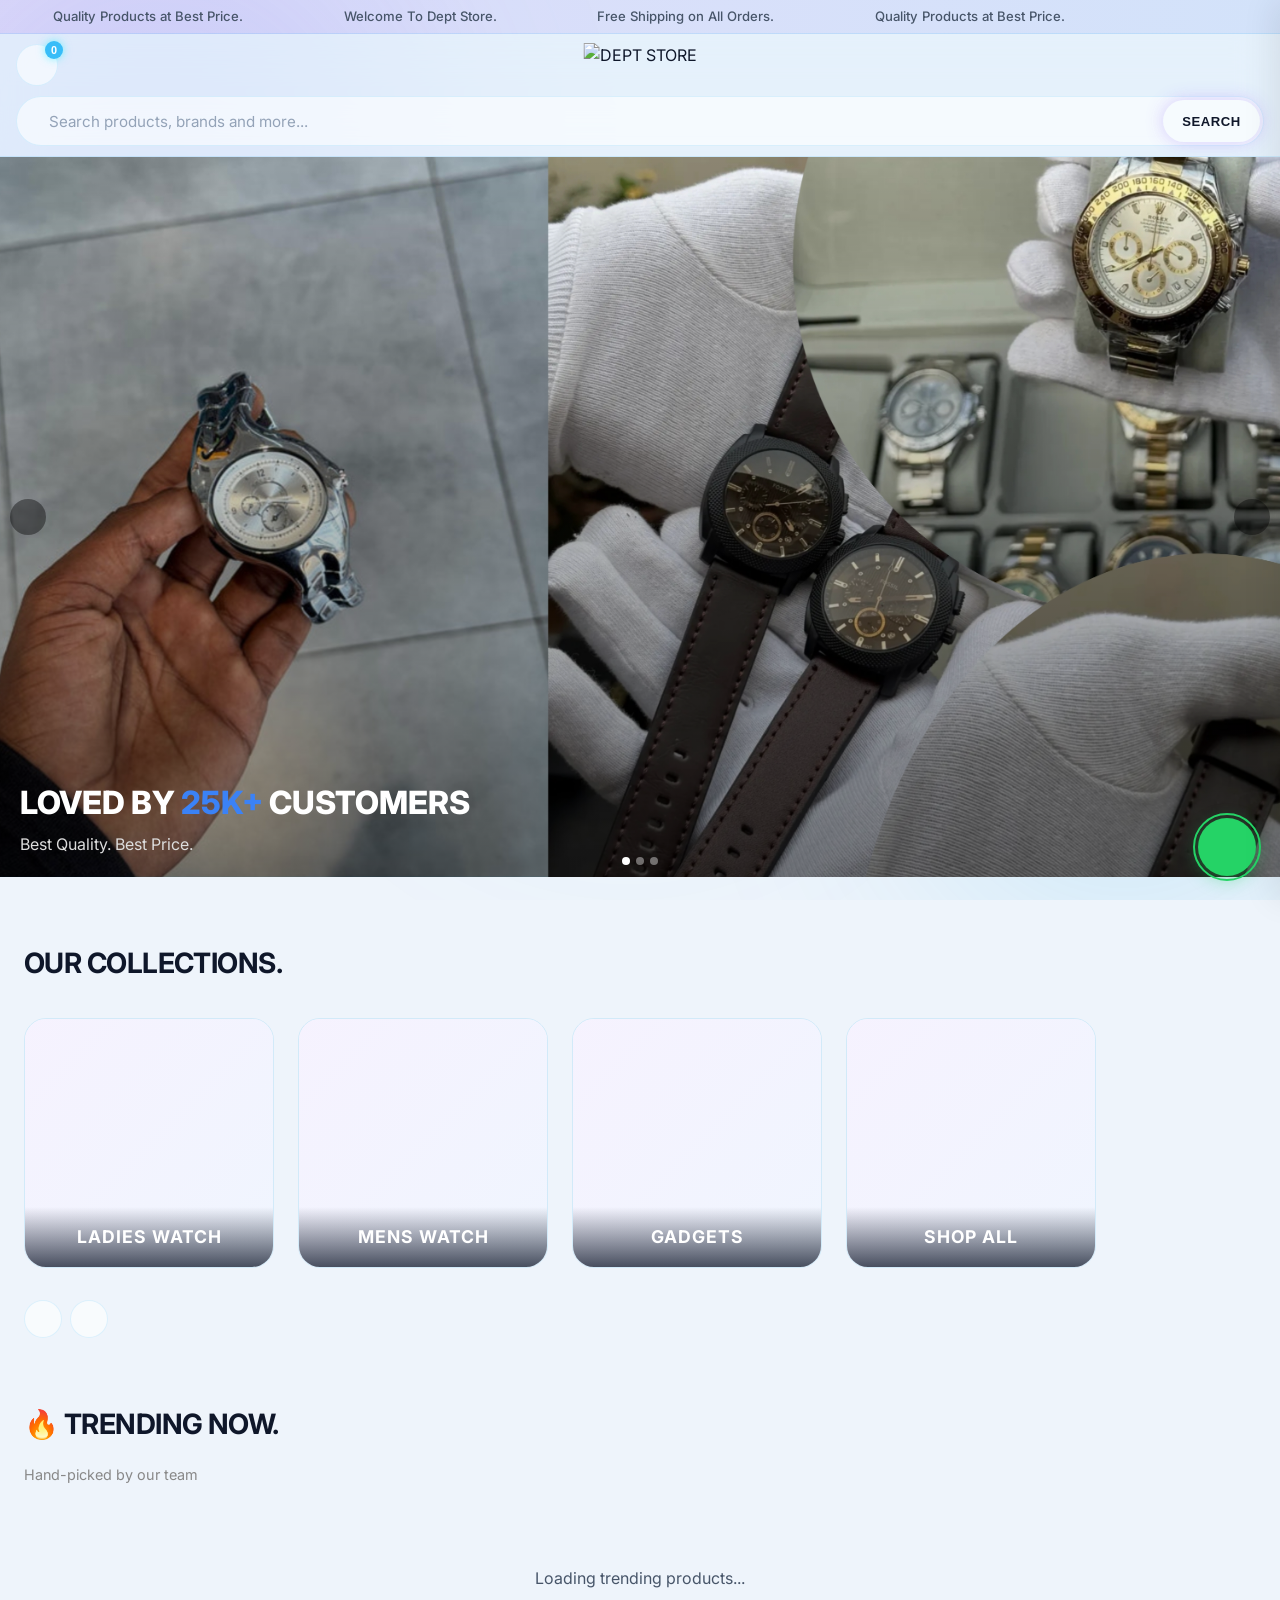
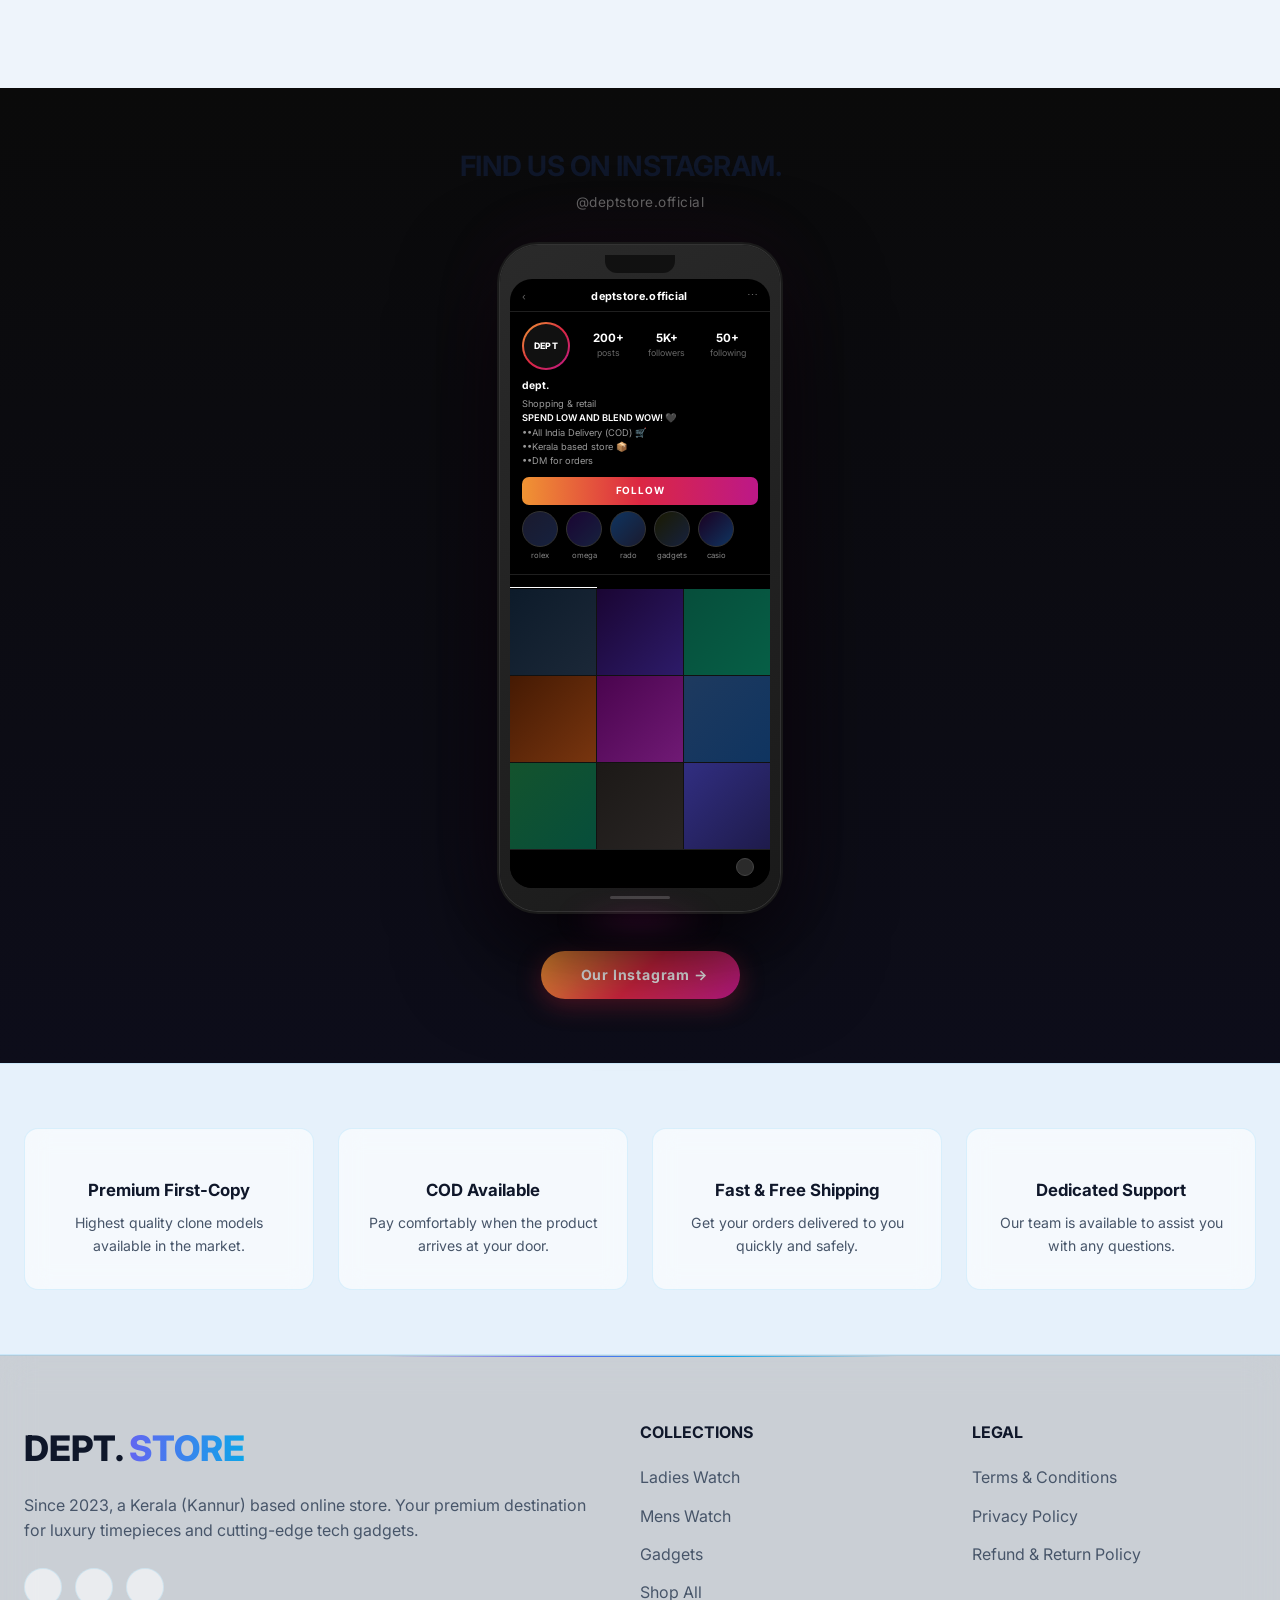
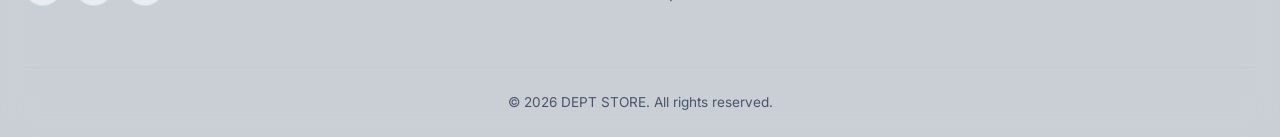
==== commit c8838347: "Refactor index.html and update content sections Refactor and update various sections of the index.ht" ====
--- a/index.html
+++ b/index.html
@@ -29,7 +29,6 @@
     </div>
 
     <header class="header" id="mainHeader">
-        <!-- NEW HEADER: Logo centered -->
         <div style="display:flex;align-items:center;justify-content:space-between;padding:10px 16px;position:relative;">
             <button class="icon-btn mobile-menu-btn" onclick="toggleMobileMenu()" style="font-size:1.4rem;z-index:1;">
                 <i class="ph ph-list"></i>
@@ -69,12 +68,6 @@
     <main>
         <!-- Hero Banner — 16:9 Auto Sliding -->
         <section style="width:100%;padding:0;margin:0;">
-
-            <!-- ============================================================
-                 🖼️ BANNER IMAGES — ADD YOUR IMAGE PATHS HERE
-                 Upload images to your GitHub repo and paste the path below
-                 Example: "assets/images/banner1.jpg"
-                 ============================================================ -->
             <div id="heroBanner" style="
                 position:relative;
                 width:100%;
@@ -82,12 +75,10 @@
                 overflow:hidden;
                 background:#111;
             ">
-                <!-- SLIDES — edit src to change images -->
                 <div class="hero-slide active" style="position:absolute;inset:0;transition:opacity 0.6s ease;">
                     <img src="assets/images/banner1.jpg"
                         onerror="this.style.display='none'"
                         style="width:100%;height:100%;object-fit:cover;">
-                    <!-- Optional text overlay — remove if not needed -->
                     <div style="position:absolute;inset:0;background:linear-gradient(to top,rgba(0,0,0,0.5),transparent);display:flex;align-items:flex-end;padding:20px;">
                         <div>
                             <h2 style="color:#fff;font-size:clamp(1rem,4vw,2rem);font-weight:800;margin:0;">LOVED BY <span style="color:#3b82f6;">25K+</span> CUSTOMERS</h2>
@@ -119,11 +110,7 @@
                         </div>
                     </div>
                 </div>
-                <!-- ============================================================
-                     Add more slides by copying a <div class="hero-slide"> block above
-                     ============================================================ -->
-
-                <!-- Prev / Next buttons -->
+
                 <button onclick="slideBanner(-1)" style="position:absolute;left:10px;top:50%;transform:translateY(-50%);background:rgba(0,0,0,0.4);color:#fff;border:none;border-radius:50%;width:36px;height:36px;font-size:1.1rem;cursor:pointer;display:flex;align-items:center;justify-content:center;z-index:10;">
                     <i class="ph ph-caret-left"></i>
                 </button>
@@ -131,7 +118,6 @@
                     <i class="ph ph-caret-right"></i>
                 </button>
 
-                <!-- Dots -->
                 <div id="bannerDots" style="position:absolute;bottom:12px;left:50%;transform:translateX(-50%);display:flex;gap:6px;z-index:10;">
                     <button onclick="goToBannerSlide(0)" class="bdot" style="width:8px;height:8px;border-radius:50%;border:none;background:#fff;cursor:pointer;opacity:1;transition:opacity 0.2s;"></button>
                     <button onclick="goToBannerSlide(1)" class="bdot" style="width:8px;height:8px;border-radius:50%;border:none;background:#fff;cursor:pointer;opacity:0.4;transition:opacity 0.2s;"></button>
@@ -140,7 +126,6 @@
             </div>
 
             <script>
-                // Banner slider logic
                 let currentSlide = 0;
                 const slides = document.querySelectorAll('.hero-slide');
                 const dots = document.querySelectorAll('.bdot');
@@ -160,7 +145,6 @@
                     autoSlide = setInterval(() => slideBanner(1), 3000);
                 }
 
-                // Swipe support for mobile
                 let touchStartX = 0;
                 const banner = document.getElementById('heroBanner');
                 banner.addEventListener('touchstart', e => touchStartX = e.touches[0].clientX);
@@ -171,7 +155,7 @@
             </script>
         </section>
 
-        <!-- UPDATED COLLECTIONS -->
+        <!-- COLLECTIONS -->
         <section id="collections" class="section-container reveal">
             <h2 class="section-title">OUR COLLECTIONS.</h2>
             <div class="collections-flex">
@@ -199,7 +183,6 @@
                     </div>
                     <h3 class="collection-name">GADGETS</h3>
                 </a>
-                <!-- ALL PRODUCTS -->
                 <a href="catalog.html?category=all" class="collection-card" style="text-decoration:none;">
                     <div class="collection-img-wrap">
                         <div class="img-placeholder bg-gray" style="display:flex;align-items:center;justify-content:center;font-size:4rem;color:var(--accent-green);">
@@ -215,7 +198,7 @@
             </div>
         </section>
 
-        <!-- TRENDING PRODUCTS (manually selected by admin) -->
+        <!-- TRENDING PRODUCTS -->
         <section id="trending" class="section-container reveal">
             <h2 class="section-title">🔥 TRENDING NOW.</h2>
             <p style="color:#888;margin-top:-1rem;margin-bottom:2rem;font-size:0.9rem;">Hand-picked by our team</p>
@@ -226,6 +209,275 @@
                 </div>
             </div>
         </section>
+
+        <!-- ============================================================
+             INSTAGRAM SECTION — @deptstore.official
+             ============================================================ -->
+        <section class="instagram-section reveal" style="
+            padding: 3.5rem 1rem 4rem;
+            background: linear-gradient(180deg, #0a0a0a 0%, #0d0d1a 100%);
+            text-align: center;
+        ">
+            <div style="max-width: 360px; margin: 0 auto;">
+
+                <h2 class="section-title" style="margin-bottom: 0.2rem;">FIND US ON INSTAGRAM.</h2>
+                <p style="color: #666; font-size: 0.85rem; margin-bottom: 2rem; letter-spacing: 0.5px;">@deptstore.official</p>
+
+                <!-- Phone Frame -->
+                <div style="
+                    position: relative;
+                    display: inline-block;
+                    width: 100%;
+                    max-width: 280px;
+                ">
+                    <!-- Outer phone shell -->
+                    <div style="
+                        background: linear-gradient(145deg, #2a2a2a, #1a1a1a);
+                        border-radius: 38px;
+                        padding: 10px;
+                        box-shadow:
+                            0 0 0 1px #333,
+                            0 0 0 3px #1a1a1a,
+                            0 40px 100px rgba(0,0,0,0.9),
+                            0 0 80px rgba(188,24,136,0.08);
+                    ">
+                        <!-- Notch -->
+                        <div style="
+                            width: 70px; height: 18px;
+                            background: #111;
+                            border-radius: 0 0 12px 12px;
+                            margin: 0 auto 6px;
+                        "></div>
+
+                        <!-- Screen -->
+                        <div style="
+                            background: #000;
+                            border-radius: 22px;
+                            overflow: hidden;
+                            font-family: 'Inter', sans-serif;
+                        ">
+                            <!-- IG Top bar -->
+                            <div style="
+                                padding: 8px 12px 6px;
+                                display: flex;
+                                align-items: center;
+                                border-bottom: 0.5px solid #1f1f1f;
+                            ">
+                                <span style="font-size: 0.6rem; color: #fff; opacity: 0.4; margin-right: 6px;">‹</span>
+                                <span style="font-size: 0.68rem; font-weight: 700; color: #fff; flex: 1; text-align: center; letter-spacing: 0.3px;">deptstore.official</span>
+                                <span style="font-size: 0.7rem; color: #fff; opacity: 0.4;">⋯</span>
+                            </div>
+
+                            <!-- Profile row -->
+                            <div style="padding: 10px 12px 8px;">
+                                <div style="display: flex; align-items: center; gap: 10px; margin-bottom: 8px;">
+                                    <!-- Avatar with IG gradient ring -->
+                                    <div style="
+                                        width: 48px; height: 48px;
+                                        border-radius: 50%;
+                                        background: linear-gradient(135deg, #f09433, #e6683c, #dc2743, #cc2366, #bc1888);
+                                        padding: 2px;
+                                        flex-shrink: 0;
+                                    ">
+                                        <div style="
+                                            width: 100%; height: 100%;
+                                            border-radius: 50%;
+                                            background: #111;
+                                            display: flex; align-items: center; justify-content: center;
+                                            font-size: 0.55rem; font-weight: 800; color: #fff;
+                                            letter-spacing: 0.3px;
+                                        ">DEPT</div>
+                                    </div>
+                                    <!-- Stats -->
+                                    <div style="display: flex; gap: 12px; flex: 1; justify-content: space-evenly;">
+                                        <div style="text-align: center;">
+                                            <div style="font-size: 0.72rem; font-weight: 700; color: #fff; line-height: 1.2;">200+</div>
+                                            <div style="font-size: 0.55rem; color: #666;">posts</div>
+                                        </div>
+                                        <div style="text-align: center;">
+                                            <div style="font-size: 0.72rem; font-weight: 700; color: #fff; line-height: 1.2;">5K+</div>
+                                            <div style="font-size: 0.55rem; color: #666;">followers</div>
+                                        </div>
+                                        <div style="text-align: center;">
+                                            <div style="font-size: 0.72rem; font-weight: 700; color: #fff; line-height: 1.2;">50+</div>
+                                            <div style="font-size: 0.55rem; color: #666;">following</div>
+                                        </div>
+                                    </div>
+                                </div>
+
+                                <!-- Bio text -->
+                                <div style="margin-bottom: 8px; text-align: left;">
+                                    <div style="font-size: 0.65rem; font-weight: 700; color: #fff; margin-bottom: 2px;">dept.</div>
+                                    <div style="font-size: 0.58rem; color: #999; line-height: 1.55;">
+                                        Shopping & retail<br>
+                                        <span style="color: #fff; font-weight: 600;">SPEND LOW AND BLEND WOW! 🖤</span><br>
+                                        ••All India Delivery (COD) 🛒<br>
+                                        ••Kerala based store 📦<br>
+                                        ••DM for orders
+                                    </div>
+                                </div>
+
+                                <!-- Follow btn -->
+                                <a href="https://www.instagram.com/deptstore.official" target="_blank" style="
+                                    display: block;
+                                    background: linear-gradient(90deg, #f09433, #dc2743, #bc1888);
+                                    color: #fff;
+                                    font-size: 0.62rem;
+                                    font-weight: 700;
+                                    padding: 6px 0;
+                                    border-radius: 7px;
+                                    text-decoration: none;
+                                    text-align: center;
+                                    letter-spacing: 0.8px;
+                                    margin-bottom: 6px;
+                                ">FOLLOW</a>
+
+                                <!-- Highlights row -->
+                                <div style="
+                                    display: flex;
+                                    gap: 8px;
+                                    overflow-x: auto;
+                                    padding-bottom: 4px;
+                                    scrollbar-width: none;
+                                ">
+                                    <div style="flex-shrink:0;text-align:center;">
+                                        <div style="width:36px;height:36px;border-radius:50%;background:linear-gradient(135deg,#1a1a2e,#16213e);border:1.5px solid #333;display:flex;align-items:center;justify-content:center;">
+                                            <i class="ph-fill ph-watch" style="font-size:0.9rem;color:#3b82f6;"></i>
+                                        </div>
+                                        <div style="font-size:0.48rem;color:#888;margin-top:3px;">rolex</div>
+                                    </div>
+                                    <div style="flex-shrink:0;text-align:center;">
+                                        <div style="width:36px;height:36px;border-radius:50%;background:linear-gradient(135deg,#1a0533,#16213e);border:1.5px solid #333;display:flex;align-items:center;justify-content:center;">
+                                            <i class="ph-fill ph-watch" style="font-size:0.9rem;color:#8b5cf6;"></i>
+                                        </div>
+                                        <div style="font-size:0.48rem;color:#888;margin-top:3px;">omega</div>
+                                    </div>
+                                    <div style="flex-shrink:0;text-align:center;">
+                                        <div style="width:36px;height:36px;border-radius:50%;background:linear-gradient(135deg,#0f3460,#1a1a2e);border:1.5px solid #333;display:flex;align-items:center;justify-content:center;">
+                                            <i class="ph-fill ph-watch" style="font-size:0.9rem;color:#10b981;"></i>
+                                        </div>
+                                        <div style="font-size:0.48rem;color:#888;margin-top:3px;">rado</div>
+                                    </div>
+                                    <div style="flex-shrink:0;text-align:center;">
+                                        <div style="width:36px;height:36px;border-radius:50%;background:linear-gradient(135deg,#1a1a00,#16213e);border:1.5px solid #333;display:flex;align-items:center;justify-content:center;">
+                                            <i class="ph-fill ph-device-mobile" style="font-size:0.9rem;color:#f59e0b;"></i>
+                                        </div>
+                                        <div style="font-size:0.48rem;color:#888;margin-top:3px;">gadgets</div>
+                                    </div>
+                                    <div style="flex-shrink:0;text-align:center;">
+                                        <div style="width:36px;height:36px;border-radius:50%;background:linear-gradient(135deg,#1a0020,#0f3460);border:1.5px solid #333;display:flex;align-items:center;justify-content:center;">
+                                            <i class="ph-fill ph-watch" style="font-size:0.9rem;color:#ec4899;"></i>
+                                        </div>
+                                        <div style="font-size:0.48rem;color:#888;margin-top:3px;">casio</div>
+                                    </div>
+                                </div>
+                            </div>
+
+                            <!-- Grid divider -->
+                            <div style="display:flex;border-top:0.5px solid #1f1f1f;margin-bottom:1px;">
+                                <div style="flex:1;padding:6px;text-align:center;border-bottom:1px solid #fff;">
+                                    <i class="ph ph-grid-four" style="font-size:0.85rem;color:#fff;"></i>
+                                </div>
+                                <div style="flex:1;padding:6px;text-align:center;">
+                                    <i class="ph ph-film-strip" style="font-size:0.85rem;color:#555;"></i>
+                                </div>
+                                <div style="flex:1;padding:6px;text-align:center;">
+                                    <i class="ph ph-user-rectangle" style="font-size:0.85rem;color:#555;"></i>
+                                </div>
+                            </div>
+
+                            <!-- Posts 3x3 grid -->
+                            <div style="display:grid;grid-template-columns:repeat(3,1fr);gap:1.5px;background:#111;">
+                                <div style="aspect-ratio:1;background:linear-gradient(135deg,#0d1b2a,#1b2838);display:flex;align-items:center;justify-content:center;">
+                                    <i class="ph-fill ph-watch" style="font-size:1.3rem;color:#3b82f6;opacity:0.8;"></i>
+                                </div>
+                                <div style="aspect-ratio:1;background:linear-gradient(135deg,#1a0533,#2d1b69);display:flex;align-items:center;justify-content:center;">
+                                    <i class="ph-fill ph-watch" style="font-size:1.3rem;color:#8b5cf6;opacity:0.8;"></i>
+                                </div>
+                                <div style="aspect-ratio:1;background:linear-gradient(135deg,#064e3b,#065f46);display:flex;align-items:center;justify-content:center;">
+                                    <i class="ph-fill ph-device-mobile" style="font-size:1.3rem;color:#10b981;opacity:0.8;"></i>
+                                </div>
+                                <div style="aspect-ratio:1;background:linear-gradient(135deg,#451a03,#78350f);display:flex;align-items:center;justify-content:center;">
+                                    <i class="ph-fill ph-watch" style="font-size:1.3rem;color:#f59e0b;opacity:0.8;"></i>
+                                </div>
+                                <div style="aspect-ratio:1;background:linear-gradient(135deg,#4a044e,#701a75);display:flex;align-items:center;justify-content:center;">
+                                    <i class="ph-fill ph-watch" style="font-size:1.3rem;color:#ec4899;opacity:0.8;"></i>
+                                </div>
+                                <div style="aspect-ratio:1;background:linear-gradient(135deg,#1e3a5f,#0f3460);display:flex;align-items:center;justify-content:center;">
+                                    <i class="ph-fill ph-watch" style="font-size:1.3rem;color:#60a5fa;opacity:0.8;"></i>
+                                </div>
+                                <div style="aspect-ratio:1;background:linear-gradient(135deg,#14532d,#064e3b);display:flex;align-items:center;justify-content:center;">
+                                    <i class="ph-fill ph-device-mobile" style="font-size:1.3rem;color:#34d399;opacity:0.8;"></i>
+                                </div>
+                                <div style="aspect-ratio:1;background:linear-gradient(135deg,#1c1917,#292524);display:flex;align-items:center;justify-content:center;">
+                                    <i class="ph-fill ph-watch" style="font-size:1.3rem;color:#d6d3d1;opacity:0.8;"></i>
+                                </div>
+                                <div style="aspect-ratio:1;background:linear-gradient(135deg,#312e81,#1e1b4b);display:flex;align-items:center;justify-content:center;">
+                                    <i class="ph-fill ph-watch" style="font-size:1.3rem;color:#a5b4fc;opacity:0.8;"></i>
+                                </div>
+                            </div>
+
+                            <!-- Bottom nav -->
+                            <div style="
+                                background:#000;
+                                padding:8px 16px 12px;
+                                display:flex;
+                                justify-content:space-between;
+                                align-items:center;
+                                border-top:0.5px solid #1f1f1f;
+                            ">
+                                <i class="ph ph-house" style="color:#fff;font-size:0.9rem;"></i>
+                                <i class="ph ph-magnifying-glass" style="color:#555;font-size:0.9rem;"></i>
+                                <i class="ph ph-plus-square" style="color:#555;font-size:0.9rem;"></i>
+                                <i class="ph ph-film-strip" style="color:#555;font-size:0.9rem;"></i>
+                                <div style="width:18px;height:18px;border-radius:50%;background:#2a2a2a;border:1px solid #444;"></div>
+                            </div>
+                        </div>
+
+                        <!-- Home indicator bar -->
+                        <div style="width:60px;height:3px;background:#444;border-radius:2px;margin:8px auto 2px;"></div>
+                    </div>
+
+                    <!-- Glow under phone -->
+                    <div style="
+                        position:absolute;
+                        bottom:-24px;left:50%;transform:translateX(-50%);
+                        width:55%;height:30px;
+                        background:radial-gradient(ellipse,rgba(188,24,136,0.25),transparent 70%);
+                        filter:blur(12px);
+                        pointer-events:none;
+                    "></div>
+                </div>
+
+                <!-- CTA Button -->
+                <div style="margin-top:2.5rem;">
+                    <a href="https://www.instagram.com/deptstore.official" target="_blank"
+                       style="
+                        display: inline-flex;
+                        align-items: center;
+                        gap: 8px;
+                        background: linear-gradient(135deg, #f09433 0%, #e6683c 25%, #dc2743 50%, #cc2366 75%, #bc1888 100%);
+                        color: #fff;
+                        font-size: 0.88rem;
+                        font-weight: 700;
+                        padding: 13px 32px;
+                        border-radius: 50px;
+                        text-decoration: none;
+                        letter-spacing: 0.8px;
+                        box-shadow: 0 6px 24px rgba(220,39,67,0.35);
+                        transition: transform 0.2s ease, box-shadow 0.2s ease;
+                       "
+                       onmouseover="this.style.transform='translateY(-3px)';this.style.boxShadow='0 10px 32px rgba(220,39,67,0.5)'"
+                       onmouseout="this.style.transform='translateY(0)';this.style.boxShadow='0 6px 24px rgba(220,39,67,0.35)'"
+                    >
+                        <i class="ph-fill ph-instagram-logo" style="font-size:1.1rem;"></i>
+                        Our Instagram &rarr;
+                    </a>
+                </div>
+
+            </div>
+        </section>
+        <!-- ============================================================ -->
 
         <!-- Value Propositions -->
         <section class="features-section reveal">
@@ -308,7 +560,6 @@
         </div>
     </div>
 
-    <!-- UPDATED CHECKOUT with Email + COD fee notice -->
     <div class="checkout-modal" id="checkoutModal">
         <div class="checkout-container">
             <div class="checkout-header">
@@ -333,7 +584,6 @@
                                     <label>Alternate Phone</label>
                                     <input type="tel" id="chkAltPhone" placeholder="Optional">
                                 </div>
-                                <!-- EMAIL - REQUIRED -->
                                 <div class="form-group span-2">
                                     <label>Email Address *</label>
                                     <input type="email" id="chkEmail" required placeholder="your@email.com">
@@ -389,11 +639,8 @@
                                     </label>
                                 </div>
                             </div>
-                            <!-- COD Notice box - shown only when COD selected -->
                             <div id="codNotice" style="display:none;background:#1a1a00;border:1px solid #f59e0b;border-radius:8px;padding:12px;margin-top:12px;">
-                                <p style="color:#f59e0b;font-size:0.85rem;margin:0;font-weight:600;">
-                                    ⚠️ COD Order Notice
-                                </p>
+                                <p style="color:#f59e0b;font-size:0.85rem;margin:0;font-weight:600;">⚠️ COD Order Notice</p>
                                 <p style="color:#ccc;font-size:0.82rem;margin:6px 0 0;">
                                     • ₹100 extra COD charge applies<br>
                                     • ₹100 advance paid online via Razorpay now<br>
@@ -430,7 +677,6 @@
 
     <script type="module" src="main.js"></script>
     <script>
-        // Fix: expose toggleMobileMenu globally before module loads
         function toggleMobileMenu() {
             document.body.classList.toggle('mobile-menu-active');
         }
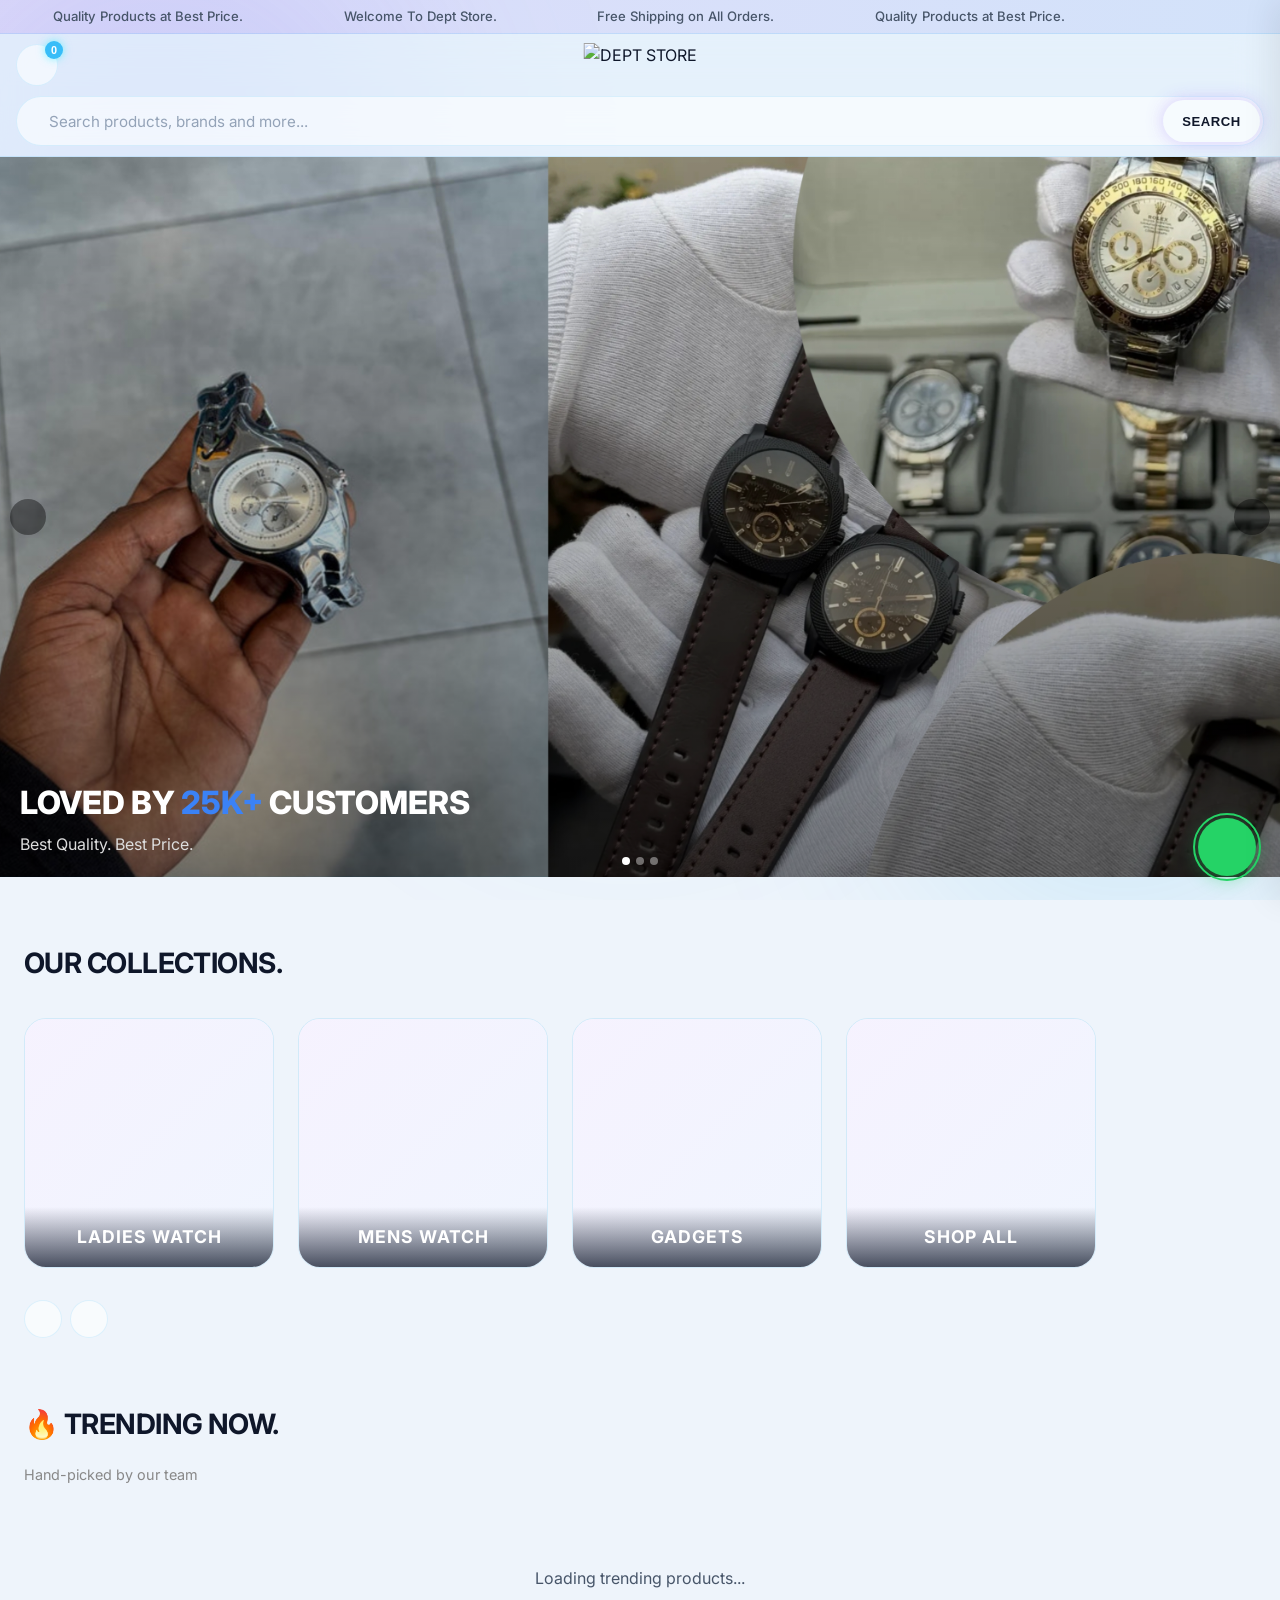
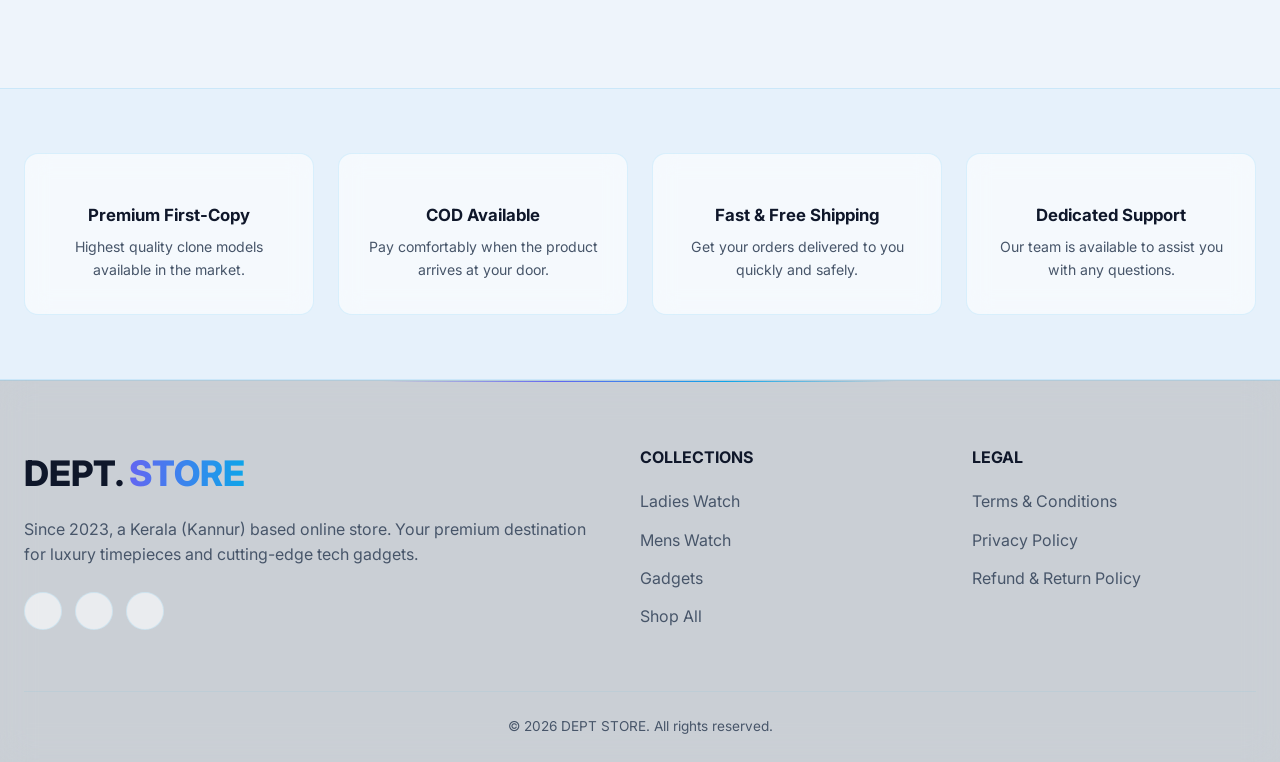
==== commit a96b6673: "Add files via upload" ====
--- a/index.html
+++ b/index.html
@@ -29,6 +29,7 @@
     </div>
 
     <header class="header" id="mainHeader">
+        <!-- NEW HEADER: Logo centered -->
         <div style="display:flex;align-items:center;justify-content:space-between;padding:10px 16px;position:relative;">
             <button class="icon-btn mobile-menu-btn" onclick="toggleMobileMenu()" style="font-size:1.4rem;z-index:1;">
                 <i class="ph ph-list"></i>
@@ -68,6 +69,12 @@
     <main>
         <!-- Hero Banner — 16:9 Auto Sliding -->
         <section style="width:100%;padding:0;margin:0;">
+
+            <!-- ============================================================
+                 🖼️ BANNER IMAGES — ADD YOUR IMAGE PATHS HERE
+                 Upload images to your GitHub repo and paste the path below
+                 Example: "assets/images/banner1.jpg"
+                 ============================================================ -->
             <div id="heroBanner" style="
                 position:relative;
                 width:100%;
@@ -75,10 +82,12 @@
                 overflow:hidden;
                 background:#111;
             ">
+                <!-- SLIDES — edit src to change images -->
                 <div class="hero-slide active" style="position:absolute;inset:0;transition:opacity 0.6s ease;">
                     <img src="assets/images/banner1.jpg"
                         onerror="this.style.display='none'"
                         style="width:100%;height:100%;object-fit:cover;">
+                    <!-- Optional text overlay — remove if not needed -->
                     <div style="position:absolute;inset:0;background:linear-gradient(to top,rgba(0,0,0,0.5),transparent);display:flex;align-items:flex-end;padding:20px;">
                         <div>
                             <h2 style="color:#fff;font-size:clamp(1rem,4vw,2rem);font-weight:800;margin:0;">LOVED BY <span style="color:#3b82f6;">25K+</span> CUSTOMERS</h2>
@@ -110,7 +119,11 @@
                         </div>
                     </div>
                 </div>
-
+                <!-- ============================================================
+                     Add more slides by copying a <div class="hero-slide"> block above
+                     ============================================================ -->
+
+                <!-- Prev / Next buttons -->
                 <button onclick="slideBanner(-1)" style="position:absolute;left:10px;top:50%;transform:translateY(-50%);background:rgba(0,0,0,0.4);color:#fff;border:none;border-radius:50%;width:36px;height:36px;font-size:1.1rem;cursor:pointer;display:flex;align-items:center;justify-content:center;z-index:10;">
                     <i class="ph ph-caret-left"></i>
                 </button>
@@ -118,6 +131,7 @@
                     <i class="ph ph-caret-right"></i>
                 </button>
 
+                <!-- Dots -->
                 <div id="bannerDots" style="position:absolute;bottom:12px;left:50%;transform:translateX(-50%);display:flex;gap:6px;z-index:10;">
                     <button onclick="goToBannerSlide(0)" class="bdot" style="width:8px;height:8px;border-radius:50%;border:none;background:#fff;cursor:pointer;opacity:1;transition:opacity 0.2s;"></button>
                     <button onclick="goToBannerSlide(1)" class="bdot" style="width:8px;height:8px;border-radius:50%;border:none;background:#fff;cursor:pointer;opacity:0.4;transition:opacity 0.2s;"></button>
@@ -126,6 +140,7 @@
             </div>
 
             <script>
+                // Banner slider logic
                 let currentSlide = 0;
                 const slides = document.querySelectorAll('.hero-slide');
                 const dots = document.querySelectorAll('.bdot');
@@ -145,6 +160,7 @@
                     autoSlide = setInterval(() => slideBanner(1), 3000);
                 }
 
+                // Swipe support for mobile
                 let touchStartX = 0;
                 const banner = document.getElementById('heroBanner');
                 banner.addEventListener('touchstart', e => touchStartX = e.touches[0].clientX);
@@ -155,7 +171,7 @@
             </script>
         </section>
 
-        <!-- COLLECTIONS -->
+        <!-- UPDATED COLLECTIONS -->
         <section id="collections" class="section-container reveal">
             <h2 class="section-title">OUR COLLECTIONS.</h2>
             <div class="collections-flex">
@@ -183,6 +199,7 @@
                     </div>
                     <h3 class="collection-name">GADGETS</h3>
                 </a>
+                <!-- ALL PRODUCTS -->
                 <a href="catalog.html?category=all" class="collection-card" style="text-decoration:none;">
                     <div class="collection-img-wrap">
                         <div class="img-placeholder bg-gray" style="display:flex;align-items:center;justify-content:center;font-size:4rem;color:var(--accent-green);">
@@ -198,7 +215,7 @@
             </div>
         </section>
 
-        <!-- TRENDING PRODUCTS -->
+        <!-- TRENDING PRODUCTS (manually selected by admin) -->
         <section id="trending" class="section-container reveal">
             <h2 class="section-title">🔥 TRENDING NOW.</h2>
             <p style="color:#888;margin-top:-1rem;margin-bottom:2rem;font-size:0.9rem;">Hand-picked by our team</p>
@@ -209,275 +226,6 @@
                 </div>
             </div>
         </section>
-
-        <!-- ============================================================
-             INSTAGRAM SECTION — @deptstore.official
-             ============================================================ -->
-        <section class="instagram-section reveal" style="
-            padding: 3.5rem 1rem 4rem;
-            background: linear-gradient(180deg, #0a0a0a 0%, #0d0d1a 100%);
-            text-align: center;
-        ">
-            <div style="max-width: 360px; margin: 0 auto;">
-
-                <h2 class="section-title" style="margin-bottom: 0.2rem;">FIND US ON INSTAGRAM.</h2>
-                <p style="color: #666; font-size: 0.85rem; margin-bottom: 2rem; letter-spacing: 0.5px;">@deptstore.official</p>
-
-                <!-- Phone Frame -->
-                <div style="
-                    position: relative;
-                    display: inline-block;
-                    width: 100%;
-                    max-width: 280px;
-                ">
-                    <!-- Outer phone shell -->
-                    <div style="
-                        background: linear-gradient(145deg, #2a2a2a, #1a1a1a);
-                        border-radius: 38px;
-                        padding: 10px;
-                        box-shadow:
-                            0 0 0 1px #333,
-                            0 0 0 3px #1a1a1a,
-                            0 40px 100px rgba(0,0,0,0.9),
-                            0 0 80px rgba(188,24,136,0.08);
-                    ">
-                        <!-- Notch -->
-                        <div style="
-                            width: 70px; height: 18px;
-                            background: #111;
-                            border-radius: 0 0 12px 12px;
-                            margin: 0 auto 6px;
-                        "></div>
-
-                        <!-- Screen -->
-                        <div style="
-                            background: #000;
-                            border-radius: 22px;
-                            overflow: hidden;
-                            font-family: 'Inter', sans-serif;
-                        ">
-                            <!-- IG Top bar -->
-                            <div style="
-                                padding: 8px 12px 6px;
-                                display: flex;
-                                align-items: center;
-                                border-bottom: 0.5px solid #1f1f1f;
-                            ">
-                                <span style="font-size: 0.6rem; color: #fff; opacity: 0.4; margin-right: 6px;">‹</span>
-                                <span style="font-size: 0.68rem; font-weight: 700; color: #fff; flex: 1; text-align: center; letter-spacing: 0.3px;">deptstore.official</span>
-                                <span style="font-size: 0.7rem; color: #fff; opacity: 0.4;">⋯</span>
-                            </div>
-
-                            <!-- Profile row -->
-                            <div style="padding: 10px 12px 8px;">
-                                <div style="display: flex; align-items: center; gap: 10px; margin-bottom: 8px;">
-                                    <!-- Avatar with IG gradient ring -->
-                                    <div style="
-                                        width: 48px; height: 48px;
-                                        border-radius: 50%;
-                                        background: linear-gradient(135deg, #f09433, #e6683c, #dc2743, #cc2366, #bc1888);
-                                        padding: 2px;
-                                        flex-shrink: 0;
-                                    ">
-                                        <div style="
-                                            width: 100%; height: 100%;
-                                            border-radius: 50%;
-                                            background: #111;
-                                            display: flex; align-items: center; justify-content: center;
-                                            font-size: 0.55rem; font-weight: 800; color: #fff;
-                                            letter-spacing: 0.3px;
-                                        ">DEPT</div>
-                                    </div>
-                                    <!-- Stats -->
-                                    <div style="display: flex; gap: 12px; flex: 1; justify-content: space-evenly;">
-                                        <div style="text-align: center;">
-                                            <div style="font-size: 0.72rem; font-weight: 700; color: #fff; line-height: 1.2;">200+</div>
-                                            <div style="font-size: 0.55rem; color: #666;">posts</div>
-                                        </div>
-                                        <div style="text-align: center;">
-                                            <div style="font-size: 0.72rem; font-weight: 700; color: #fff; line-height: 1.2;">5K+</div>
-                                            <div style="font-size: 0.55rem; color: #666;">followers</div>
-                                        </div>
-                                        <div style="text-align: center;">
-                                            <div style="font-size: 0.72rem; font-weight: 700; color: #fff; line-height: 1.2;">50+</div>
-                                            <div style="font-size: 0.55rem; color: #666;">following</div>
-                                        </div>
-                                    </div>
-                                </div>
-
-                                <!-- Bio text -->
-                                <div style="margin-bottom: 8px; text-align: left;">
-                                    <div style="font-size: 0.65rem; font-weight: 700; color: #fff; margin-bottom: 2px;">dept.</div>
-                                    <div style="font-size: 0.58rem; color: #999; line-height: 1.55;">
-                                        Shopping & retail<br>
-                                        <span style="color: #fff; font-weight: 600;">SPEND LOW AND BLEND WOW! 🖤</span><br>
-                                        ••All India Delivery (COD) 🛒<br>
-                                        ••Kerala based store 📦<br>
-                                        ••DM for orders
-                                    </div>
-                                </div>
-
-                                <!-- Follow btn -->
-                                <a href="https://www.instagram.com/deptstore.official" target="_blank" style="
-                                    display: block;
-                                    background: linear-gradient(90deg, #f09433, #dc2743, #bc1888);
-                                    color: #fff;
-                                    font-size: 0.62rem;
-                                    font-weight: 700;
-                                    padding: 6px 0;
-                                    border-radius: 7px;
-                                    text-decoration: none;
-                                    text-align: center;
-                                    letter-spacing: 0.8px;
-                                    margin-bottom: 6px;
-                                ">FOLLOW</a>
-
-                                <!-- Highlights row -->
-                                <div style="
-                                    display: flex;
-                                    gap: 8px;
-                                    overflow-x: auto;
-                                    padding-bottom: 4px;
-                                    scrollbar-width: none;
-                                ">
-                                    <div style="flex-shrink:0;text-align:center;">
-                                        <div style="width:36px;height:36px;border-radius:50%;background:linear-gradient(135deg,#1a1a2e,#16213e);border:1.5px solid #333;display:flex;align-items:center;justify-content:center;">
-                                            <i class="ph-fill ph-watch" style="font-size:0.9rem;color:#3b82f6;"></i>
-                                        </div>
-                                        <div style="font-size:0.48rem;color:#888;margin-top:3px;">rolex</div>
-                                    </div>
-                                    <div style="flex-shrink:0;text-align:center;">
-                                        <div style="width:36px;height:36px;border-radius:50%;background:linear-gradient(135deg,#1a0533,#16213e);border:1.5px solid #333;display:flex;align-items:center;justify-content:center;">
-                                            <i class="ph-fill ph-watch" style="font-size:0.9rem;color:#8b5cf6;"></i>
-                                        </div>
-                                        <div style="font-size:0.48rem;color:#888;margin-top:3px;">omega</div>
-                                    </div>
-                                    <div style="flex-shrink:0;text-align:center;">
-                                        <div style="width:36px;height:36px;border-radius:50%;background:linear-gradient(135deg,#0f3460,#1a1a2e);border:1.5px solid #333;display:flex;align-items:center;justify-content:center;">
-                                            <i class="ph-fill ph-watch" style="font-size:0.9rem;color:#10b981;"></i>
-                                        </div>
-                                        <div style="font-size:0.48rem;color:#888;margin-top:3px;">rado</div>
-                                    </div>
-                                    <div style="flex-shrink:0;text-align:center;">
-                                        <div style="width:36px;height:36px;border-radius:50%;background:linear-gradient(135deg,#1a1a00,#16213e);border:1.5px solid #333;display:flex;align-items:center;justify-content:center;">
-                                            <i class="ph-fill ph-device-mobile" style="font-size:0.9rem;color:#f59e0b;"></i>
-                                        </div>
-                                        <div style="font-size:0.48rem;color:#888;margin-top:3px;">gadgets</div>
-                                    </div>
-                                    <div style="flex-shrink:0;text-align:center;">
-                                        <div style="width:36px;height:36px;border-radius:50%;background:linear-gradient(135deg,#1a0020,#0f3460);border:1.5px solid #333;display:flex;align-items:center;justify-content:center;">
-                                            <i class="ph-fill ph-watch" style="font-size:0.9rem;color:#ec4899;"></i>
-                                        </div>
-                                        <div style="font-size:0.48rem;color:#888;margin-top:3px;">casio</div>
-                                    </div>
-                                </div>
-                            </div>
-
-                            <!-- Grid divider -->
-                            <div style="display:flex;border-top:0.5px solid #1f1f1f;margin-bottom:1px;">
-                                <div style="flex:1;padding:6px;text-align:center;border-bottom:1px solid #fff;">
-                                    <i class="ph ph-grid-four" style="font-size:0.85rem;color:#fff;"></i>
-                                </div>
-                                <div style="flex:1;padding:6px;text-align:center;">
-                                    <i class="ph ph-film-strip" style="font-size:0.85rem;color:#555;"></i>
-                                </div>
-                                <div style="flex:1;padding:6px;text-align:center;">
-                                    <i class="ph ph-user-rectangle" style="font-size:0.85rem;color:#555;"></i>
-                                </div>
-                            </div>
-
-                            <!-- Posts 3x3 grid -->
-                            <div style="display:grid;grid-template-columns:repeat(3,1fr);gap:1.5px;background:#111;">
-                                <div style="aspect-ratio:1;background:linear-gradient(135deg,#0d1b2a,#1b2838);display:flex;align-items:center;justify-content:center;">
-                                    <i class="ph-fill ph-watch" style="font-size:1.3rem;color:#3b82f6;opacity:0.8;"></i>
-                                </div>
-                                <div style="aspect-ratio:1;background:linear-gradient(135deg,#1a0533,#2d1b69);display:flex;align-items:center;justify-content:center;">
-                                    <i class="ph-fill ph-watch" style="font-size:1.3rem;color:#8b5cf6;opacity:0.8;"></i>
-                                </div>
-                                <div style="aspect-ratio:1;background:linear-gradient(135deg,#064e3b,#065f46);display:flex;align-items:center;justify-content:center;">
-                                    <i class="ph-fill ph-device-mobile" style="font-size:1.3rem;color:#10b981;opacity:0.8;"></i>
-                                </div>
-                                <div style="aspect-ratio:1;background:linear-gradient(135deg,#451a03,#78350f);display:flex;align-items:center;justify-content:center;">
-                                    <i class="ph-fill ph-watch" style="font-size:1.3rem;color:#f59e0b;opacity:0.8;"></i>
-                                </div>
-                                <div style="aspect-ratio:1;background:linear-gradient(135deg,#4a044e,#701a75);display:flex;align-items:center;justify-content:center;">
-                                    <i class="ph-fill ph-watch" style="font-size:1.3rem;color:#ec4899;opacity:0.8;"></i>
-                                </div>
-                                <div style="aspect-ratio:1;background:linear-gradient(135deg,#1e3a5f,#0f3460);display:flex;align-items:center;justify-content:center;">
-                                    <i class="ph-fill ph-watch" style="font-size:1.3rem;color:#60a5fa;opacity:0.8;"></i>
-                                </div>
-                                <div style="aspect-ratio:1;background:linear-gradient(135deg,#14532d,#064e3b);display:flex;align-items:center;justify-content:center;">
-                                    <i class="ph-fill ph-device-mobile" style="font-size:1.3rem;color:#34d399;opacity:0.8;"></i>
-                                </div>
-                                <div style="aspect-ratio:1;background:linear-gradient(135deg,#1c1917,#292524);display:flex;align-items:center;justify-content:center;">
-                                    <i class="ph-fill ph-watch" style="font-size:1.3rem;color:#d6d3d1;opacity:0.8;"></i>
-                                </div>
-                                <div style="aspect-ratio:1;background:linear-gradient(135deg,#312e81,#1e1b4b);display:flex;align-items:center;justify-content:center;">
-                                    <i class="ph-fill ph-watch" style="font-size:1.3rem;color:#a5b4fc;opacity:0.8;"></i>
-                                </div>
-                            </div>
-
-                            <!-- Bottom nav -->
-                            <div style="
-                                background:#000;
-                                padding:8px 16px 12px;
-                                display:flex;
-                                justify-content:space-between;
-                                align-items:center;
-                                border-top:0.5px solid #1f1f1f;
-                            ">
-                                <i class="ph ph-house" style="color:#fff;font-size:0.9rem;"></i>
-                                <i class="ph ph-magnifying-glass" style="color:#555;font-size:0.9rem;"></i>
-                                <i class="ph ph-plus-square" style="color:#555;font-size:0.9rem;"></i>
-                                <i class="ph ph-film-strip" style="color:#555;font-size:0.9rem;"></i>
-                                <div style="width:18px;height:18px;border-radius:50%;background:#2a2a2a;border:1px solid #444;"></div>
-                            </div>
-                        </div>
-
-                        <!-- Home indicator bar -->
-                        <div style="width:60px;height:3px;background:#444;border-radius:2px;margin:8px auto 2px;"></div>
-                    </div>
-
-                    <!-- Glow under phone -->
-                    <div style="
-                        position:absolute;
-                        bottom:-24px;left:50%;transform:translateX(-50%);
-                        width:55%;height:30px;
-                        background:radial-gradient(ellipse,rgba(188,24,136,0.25),transparent 70%);
-                        filter:blur(12px);
-                        pointer-events:none;
-                    "></div>
-                </div>
-
-                <!-- CTA Button -->
-                <div style="margin-top:2.5rem;">
-                    <a href="https://www.instagram.com/deptstore.official" target="_blank"
-                       style="
-                        display: inline-flex;
-                        align-items: center;
-                        gap: 8px;
-                        background: linear-gradient(135deg, #f09433 0%, #e6683c 25%, #dc2743 50%, #cc2366 75%, #bc1888 100%);
-                        color: #fff;
-                        font-size: 0.88rem;
-                        font-weight: 700;
-                        padding: 13px 32px;
-                        border-radius: 50px;
-                        text-decoration: none;
-                        letter-spacing: 0.8px;
-                        box-shadow: 0 6px 24px rgba(220,39,67,0.35);
-                        transition: transform 0.2s ease, box-shadow 0.2s ease;
-                       "
-                       onmouseover="this.style.transform='translateY(-3px)';this.style.boxShadow='0 10px 32px rgba(220,39,67,0.5)'"
-                       onmouseout="this.style.transform='translateY(0)';this.style.boxShadow='0 6px 24px rgba(220,39,67,0.35)'"
-                    >
-                        <i class="ph-fill ph-instagram-logo" style="font-size:1.1rem;"></i>
-                        Our Instagram &rarr;
-                    </a>
-                </div>
-
-            </div>
-        </section>
-        <!-- ============================================================ -->
 
         <!-- Value Propositions -->
         <section class="features-section reveal">
@@ -560,6 +308,7 @@
         </div>
     </div>
 
+    <!-- UPDATED CHECKOUT with Email + COD fee notice -->
     <div class="checkout-modal" id="checkoutModal">
         <div class="checkout-container">
             <div class="checkout-header">
@@ -584,6 +333,7 @@
                                     <label>Alternate Phone</label>
                                     <input type="tel" id="chkAltPhone" placeholder="Optional">
                                 </div>
+                                <!-- EMAIL - REQUIRED -->
                                 <div class="form-group span-2">
                                     <label>Email Address *</label>
                                     <input type="email" id="chkEmail" required placeholder="your@email.com">
@@ -639,8 +389,11 @@
                                     </label>
                                 </div>
                             </div>
+                            <!-- COD Notice box - shown only when COD selected -->
                             <div id="codNotice" style="display:none;background:#1a1a00;border:1px solid #f59e0b;border-radius:8px;padding:12px;margin-top:12px;">
-                                <p style="color:#f59e0b;font-size:0.85rem;margin:0;font-weight:600;">⚠️ COD Order Notice</p>
+                                <p style="color:#f59e0b;font-size:0.85rem;margin:0;font-weight:600;">
+                                    ⚠️ COD Order Notice
+                                </p>
                                 <p style="color:#ccc;font-size:0.82rem;margin:6px 0 0;">
                                     • ₹100 extra COD charge applies<br>
                                     • ₹100 advance paid online via Razorpay now<br>
@@ -677,6 +430,7 @@
 
     <script type="module" src="main.js"></script>
     <script>
+        // Fix: expose toggleMobileMenu globally before module loads
         function toggleMobileMenu() {
             document.body.classList.toggle('mobile-menu-active');
         }
@@ -710,3 +464,4 @@
     </script>
 </body>
 </html>
+
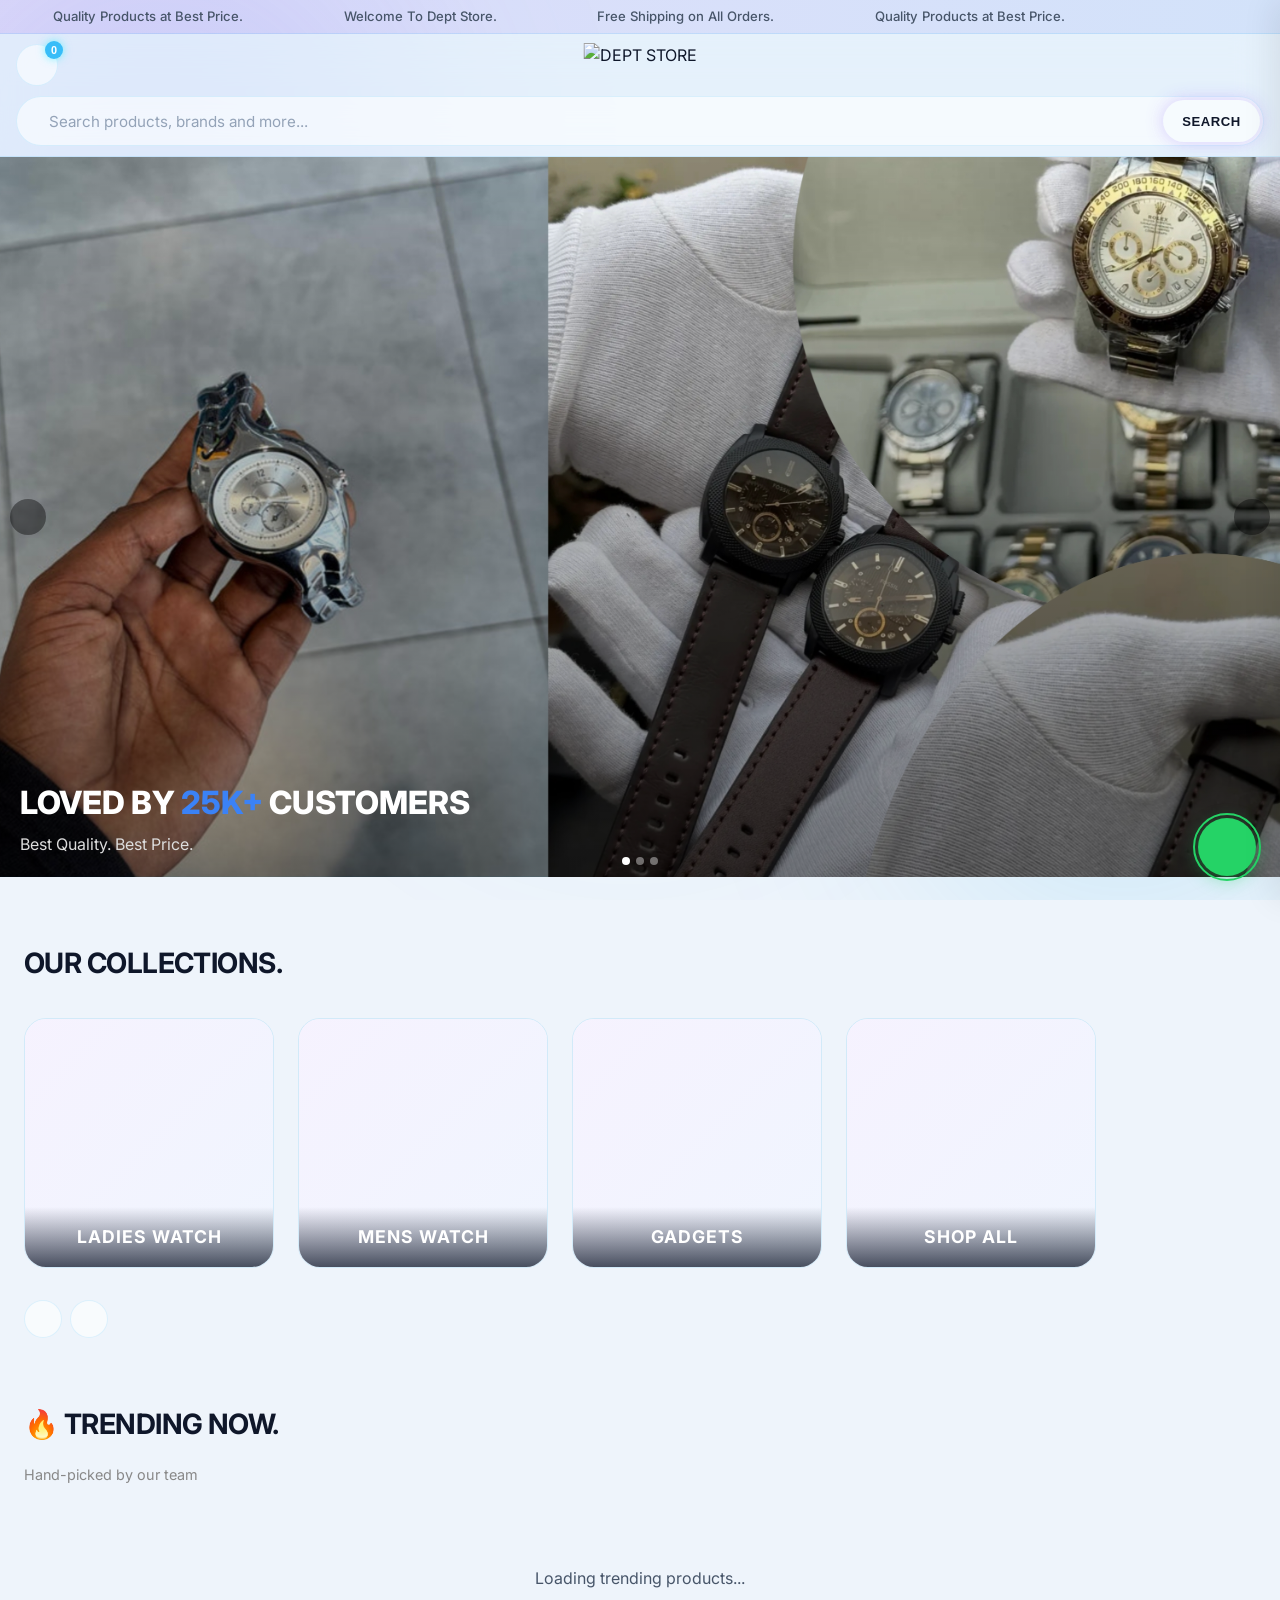
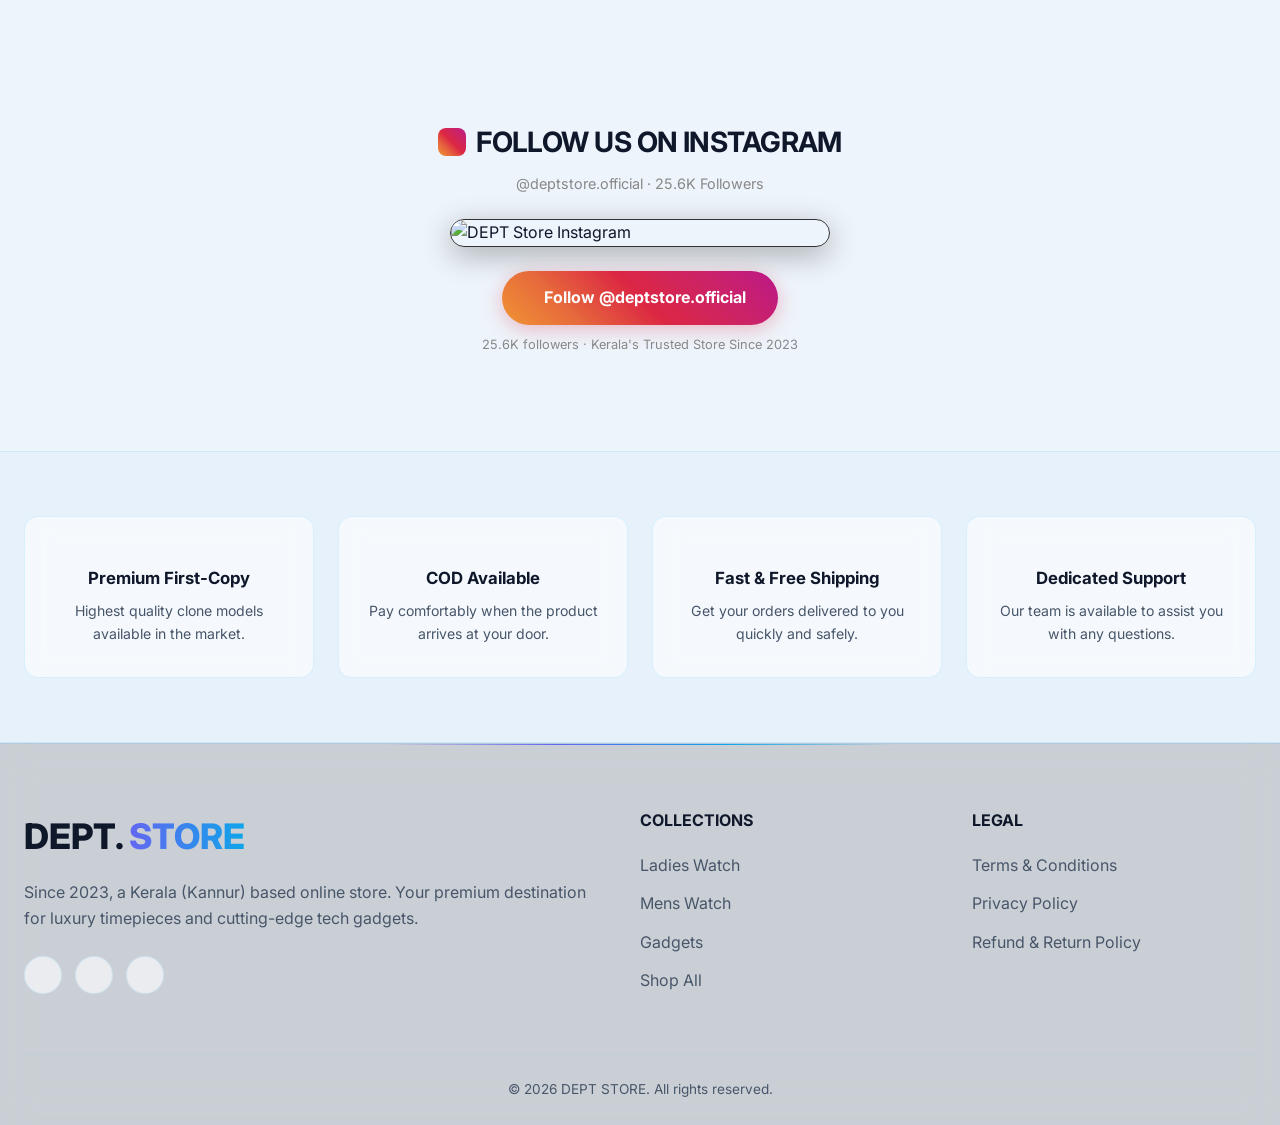
==== commit 7203579a: "Add Instagram section with follow button and screenshot" ====
--- a/index.html
+++ b/index.html
@@ -224,6 +224,57 @@
                     <i class="ph ph-spinner" style="font-size:2rem;animation:spin 1s linear infinite;"></i>
                     <p style="margin-top:1rem;">Loading trending products...</p>
                 </div>
+            </div>
+        </section>
+
+        <!-- INSTAGRAM SECTION -->
+        <section class="section-container reveal" style="padding-top:2rem;padding-bottom:2rem;">
+
+            <!-- Header -->
+            <div style="text-align:center;margin-bottom:1.5rem;">
+                <div style="display:flex;align-items:center;justify-content:center;gap:10px;margin-bottom:8px;">
+                    <div style="width:28px;height:28px;background:linear-gradient(45deg,#f09433,#e6683c,#dc2743,#cc2366,#bc1888);border-radius:8px;display:flex;align-items:center;justify-content:center;">
+                        <i class="ph-fill ph-instagram-logo" style="color:#fff;font-size:1rem;"></i>
+                    </div>
+                    <h2 class="section-title" style="margin:0;">FOLLOW US ON INSTAGRAM</h2>
+                </div>
+                <p style="color:#888;font-size:0.9rem;">@deptstore.official · 25.6K Followers</p>
+            </div>
+
+            <!-- Instagram Screenshot -->
+            <a href="https://www.instagram.com/deptstore.official" target="_blank"
+                style="display:block;max-width:380px;margin:0 auto 1.5rem;border-radius:16px;overflow:hidden;box-shadow:0 8px 30px rgba(0,0,0,0.3);border:1px solid #333;transition:transform 0.3s;"
+                onmouseover="this.style.transform='scale(1.02)'"
+                onmouseout="this.style.transform='scale(1)'">
+                <img src="assets/images/insta-screenshot.jpg"
+                    alt="DEPT Store Instagram"
+                    style="width:100%;display:block;object-fit:cover;">
+            </a>
+
+            <!-- Follow Button -->
+            <div style="text-align:center;">
+                <a href="https://www.instagram.com/deptstore.official" target="_blank"
+                    style="
+                        display:inline-flex;
+                        align-items:center;
+                        gap:10px;
+                        padding:14px 32px;
+                        background:linear-gradient(45deg,#f09433,#e6683c,#dc2743,#cc2366,#bc1888);
+                        color:#fff;
+                        text-decoration:none;
+                        border-radius:30px;
+                        font-weight:700;
+                        font-size:1rem;
+                        transition:opacity 0.2s;
+                        box-shadow:0 4px 20px rgba(220,39,67,0.3);
+                    "
+                    onmouseover="this.style.opacity='0.9'"
+                    onmouseout="this.style.opacity='1'"
+                >
+                    <i class="ph-fill ph-instagram-logo" style="font-size:1.3rem;"></i>
+                    Follow @deptstore.official
+                </a>
+                <p style="color:#888;font-size:0.8rem;margin-top:10px;">25.6K followers · Kerala's Trusted Store Since 2023</p>
             </div>
         </section>
 
@@ -464,4 +515,3 @@
     </script>
 </body>
 </html>
-
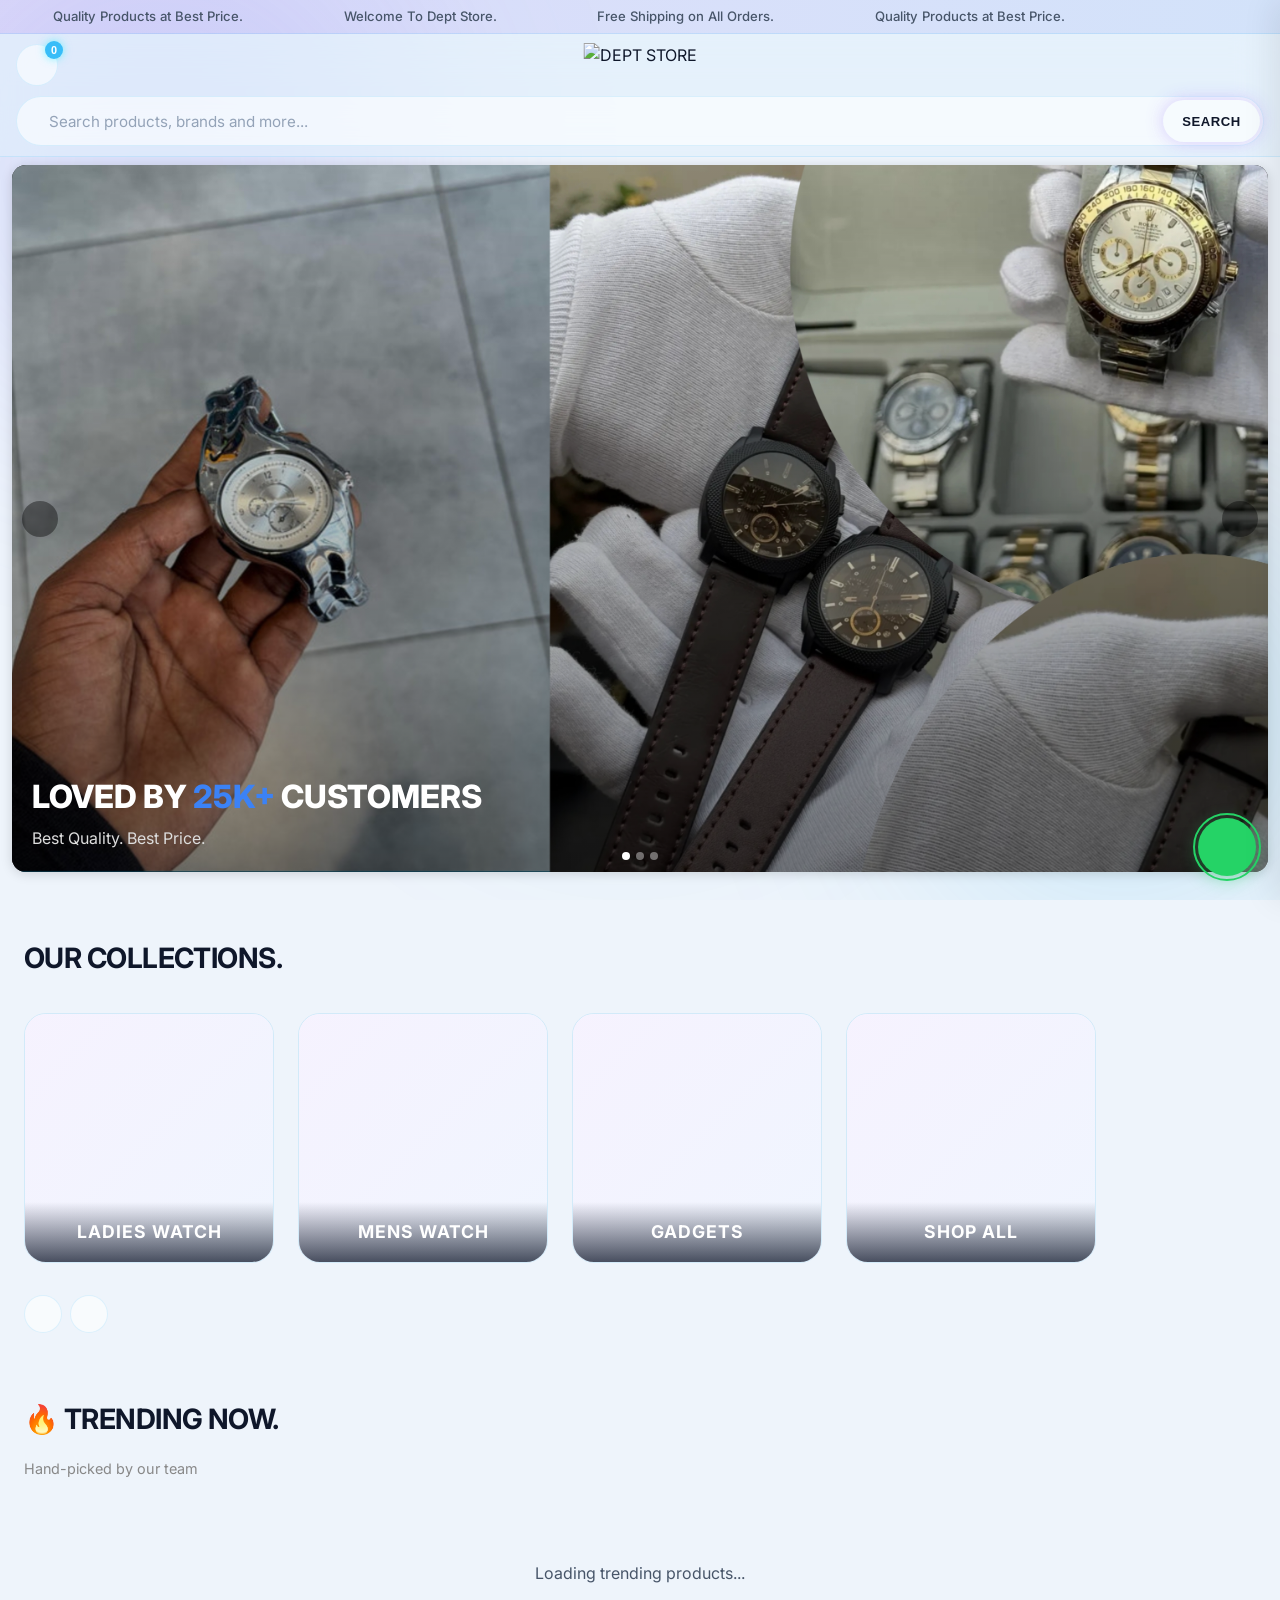
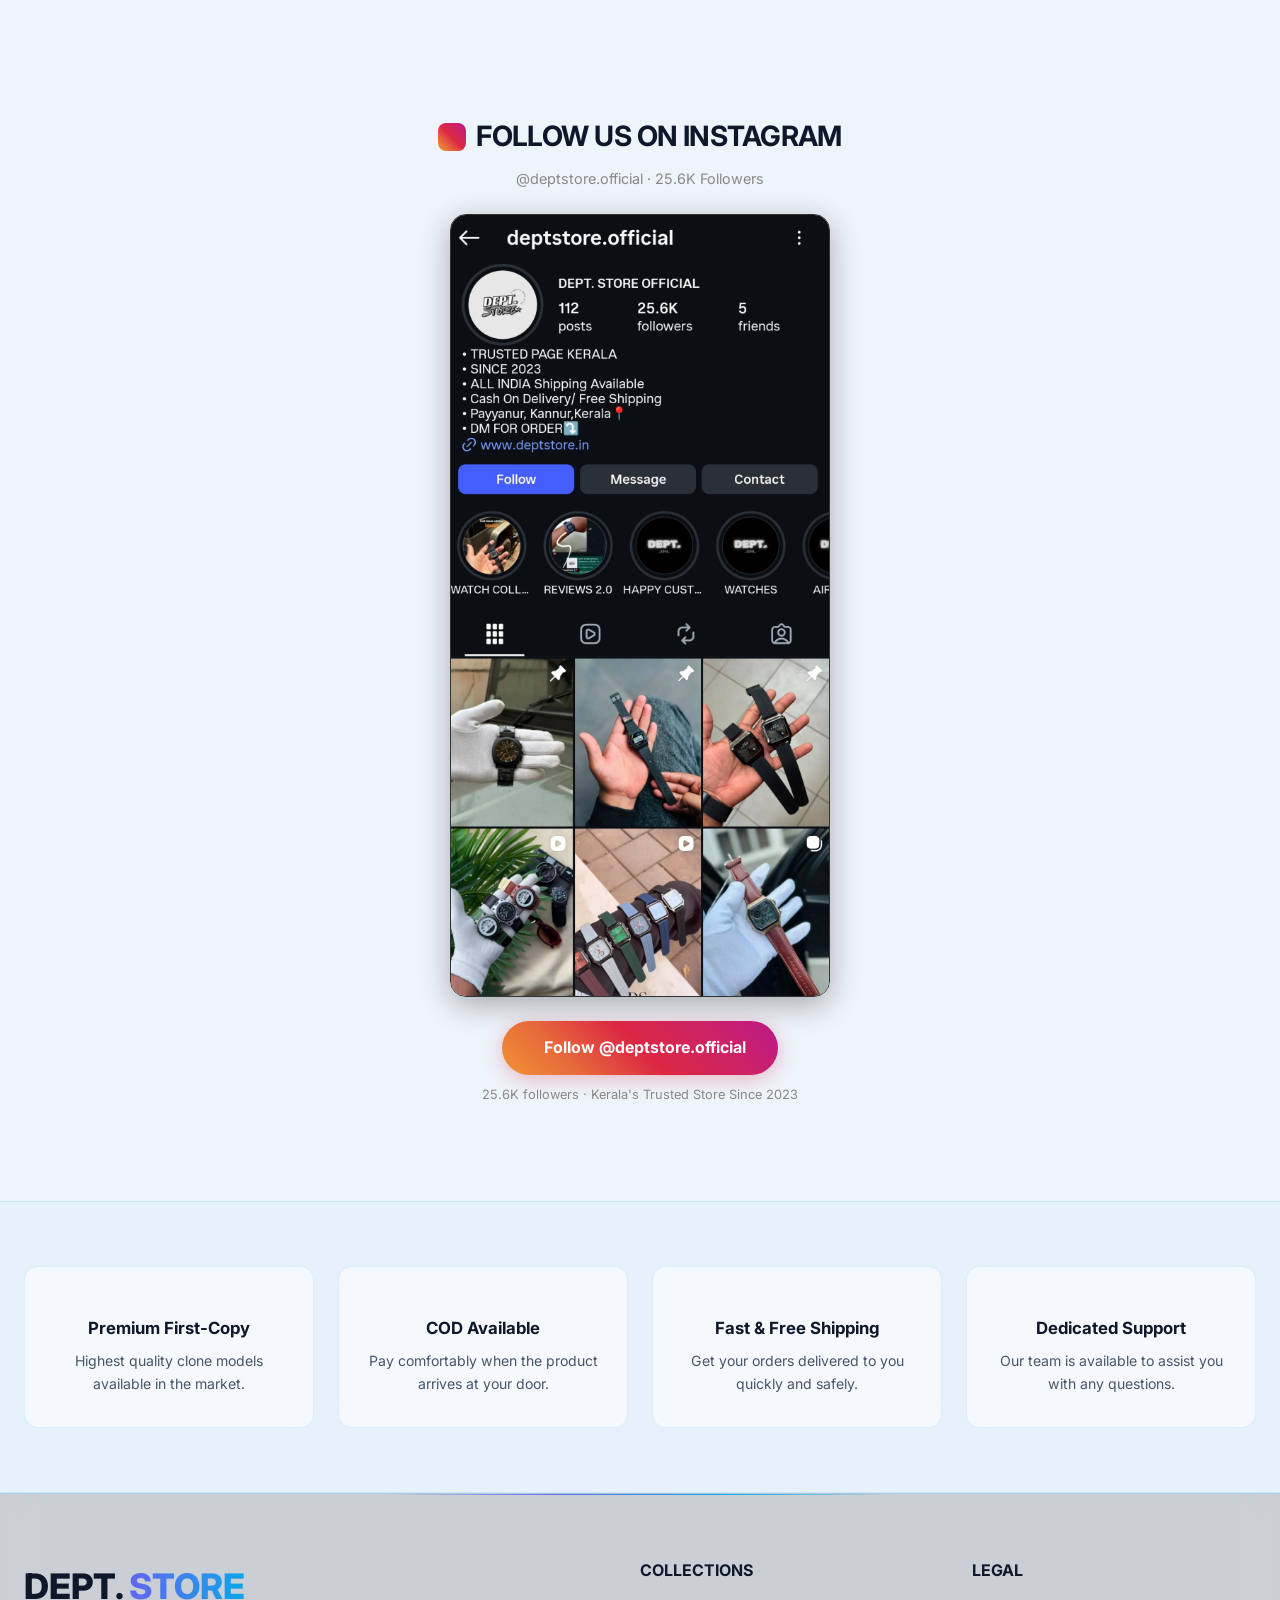
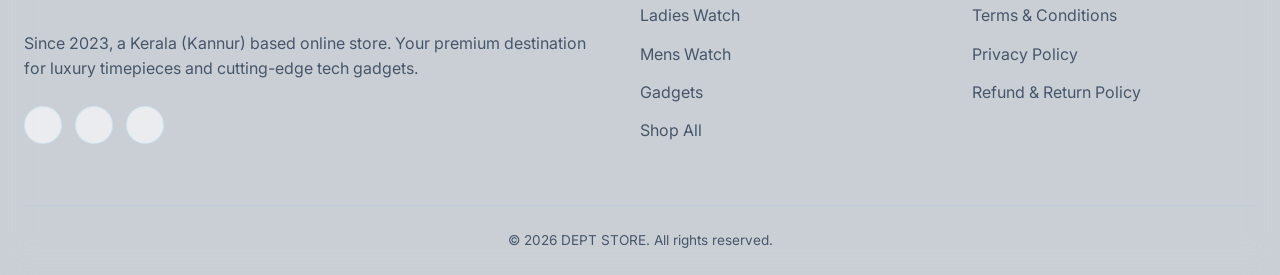
==== commit 5fd16a83: "Modify hero banner section for improved styling Updated hero banner section styling and comments." ====
--- a/index.html
+++ b/index.html
@@ -67,8 +67,8 @@
     </div>
 
     <main>
-        <!-- Hero Banner — 16:9 Auto Sliding -->
-        <section style="width:100%;padding:0;margin:0;">
+        <!-- Hero Banner — 16:9 Auto Sliding, Rounded like Traft -->
+        <section style="width:100%;padding:8px 12px 0;margin:0;">
 
             <!-- ============================================================
                  🖼️ BANNER IMAGES — ADD YOUR IMAGE PATHS HERE
@@ -81,6 +81,8 @@
                 aspect-ratio:16/9;
                 overflow:hidden;
                 background:#111;
+                border-radius:14px;
+                box-shadow:0 2px 12px rgba(0,0,0,0.15);
             ">
                 <!-- SLIDES — edit src to change images -->
                 <div class="hero-slide active" style="position:absolute;inset:0;transition:opacity 0.6s ease;">
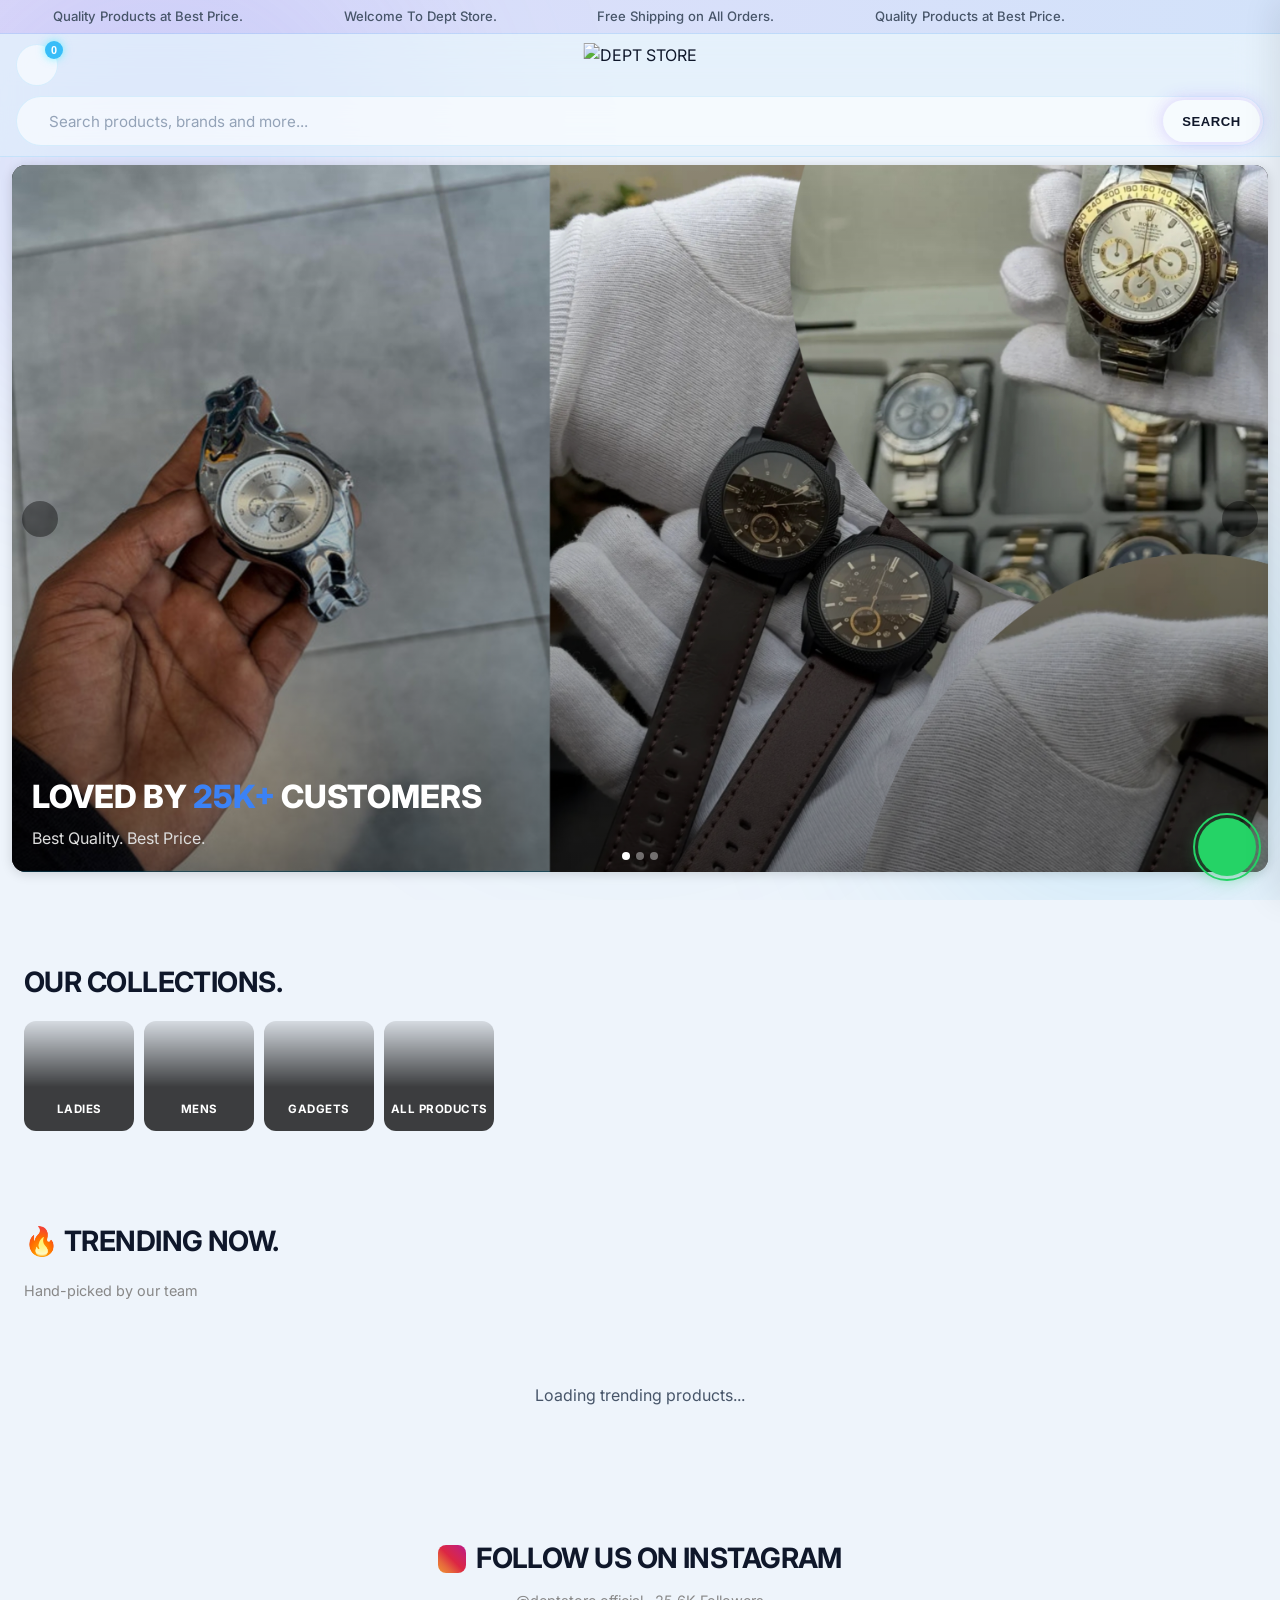
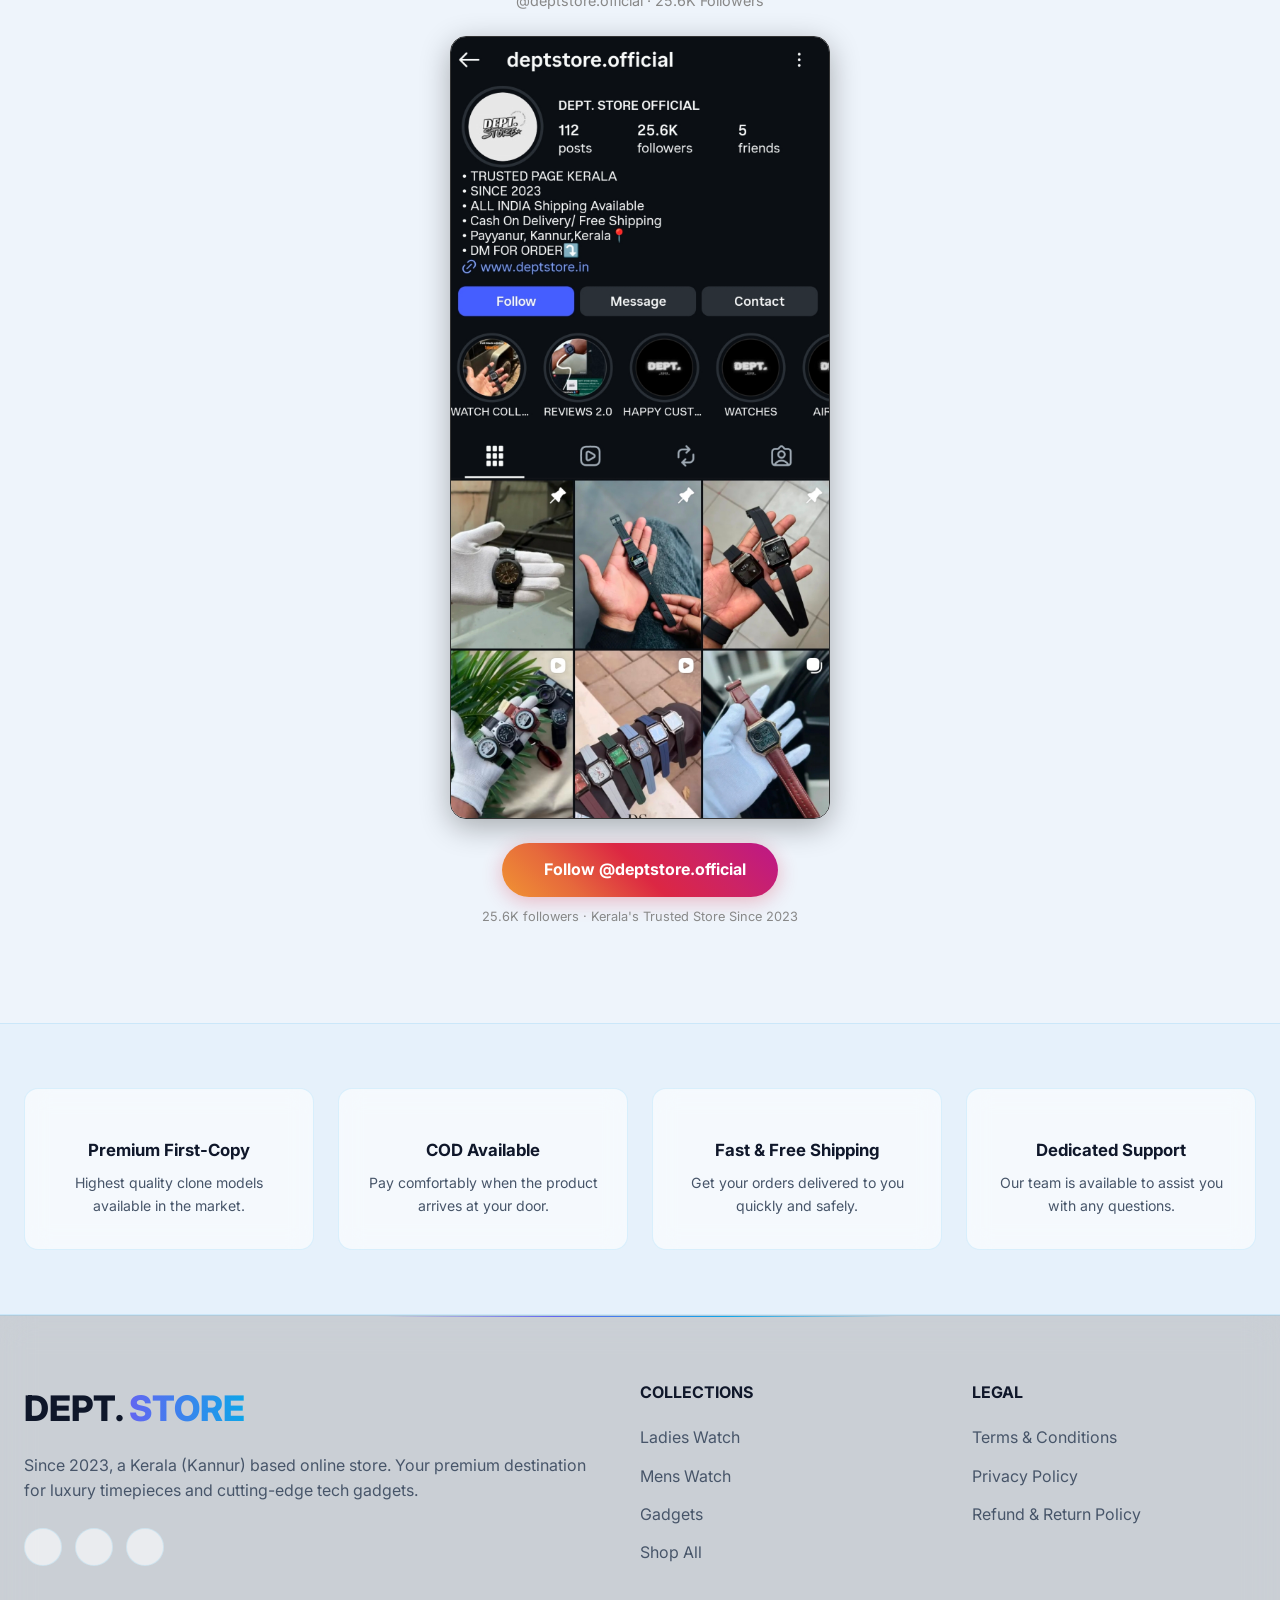
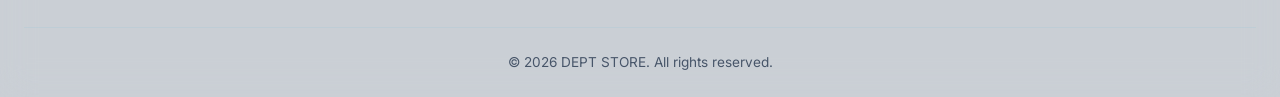
==== commit 9232e1df: "Refactor collections section with new layout and images" ====
--- a/index.html
+++ b/index.html
@@ -173,47 +173,115 @@
             </script>
         </section>
 
-        <!-- UPDATED COLLECTIONS -->
-        <section id="collections" class="section-container reveal">
-            <h2 class="section-title">OUR COLLECTIONS.</h2>
-            <div class="collections-flex">
-                <a href="catalog.html?category=ladies-watch" class="collection-card" style="text-decoration:none;">
-                    <div class="collection-img-wrap">
-                        <div class="img-placeholder bg-gray" style="display:flex;align-items:center;justify-content:center;font-size:4rem;color:var(--accent-purple);">
-                            <i class="ph-fill ph-watch"></i>
-                        </div>
-                    </div>
-                    <h3 class="collection-name">LADIES WATCH</h3>
+        <!-- COLLECTIONS -->
+        <section id="collections" class="section-container reveal" style="padding-top:1.5rem;padding-bottom:1rem;">
+            <h2 class="section-title" style="margin-bottom:1rem;">OUR COLLECTIONS.</h2>
+
+            <!-- ============================================================
+                 📸 COLLECTION IMAGES — upload to GitHub:
+                 assets/images/col-ladies.jpg
+                 assets/images/col-mens.jpg
+                 assets/images/col-gadgets.jpg
+                 assets/images/col-all.jpg
+                 ============================================================ -->
+            <div style="display:flex;gap:10px;overflow-x:auto;padding-bottom:8px;scrollbar-width:none;-webkit-overflow-scrolling:touch;">
+
+                <!-- LADIES -->
+                <a href="catalog.html?category=ladies-watch" style="
+                    flex-shrink:0;
+                    width:110px;
+                    height:110px;
+                    border-radius:12px;
+                    overflow:hidden;
+                    position:relative;
+                    display:block;
+                    text-decoration:none;
+                ">
+                    <img src="assets/images/col-ladies.jpg"
+                        style="width:100%;height:100%;object-fit:cover;"
+                        onerror="this.style.display='none'">
+                    <div style="
+                        position:absolute;inset:0;
+                        background:linear-gradient(to top,rgba(0,0,0,0.75) 40%,rgba(0,0,0,0.1));
+                        display:flex;align-items:flex-end;justify-content:center;
+                        padding-bottom:12px;
+                    ">
+                        <span style="color:#fff;font-size:0.72rem;font-weight:700;text-align:center;letter-spacing:0.5px;">LADIES</span>
+                    </div>
                 </a>
-                <a href="catalog.html?category=mens-watch" class="collection-card" style="text-decoration:none;">
-                    <div class="collection-img-wrap">
-                        <div class="img-placeholder bg-gray" style="display:flex;align-items:center;justify-content:center;font-size:4rem;color:var(--accent-blue);">
-                            <i class="ph-fill ph-watch"></i>
-                        </div>
-                    </div>
-                    <h3 class="collection-name">MENS WATCH</h3>
+
+                <!-- MENS -->
+                <a href="catalog.html?category=mens-watch" style="
+                    flex-shrink:0;
+                    width:110px;
+                    height:110px;
+                    border-radius:12px;
+                    overflow:hidden;
+                    position:relative;
+                    display:block;
+                    text-decoration:none;
+                ">
+                    <img src="assets/images/col-mens.jpg"
+                        style="width:100%;height:100%;object-fit:cover;"
+                        onerror="this.style.display='none'">
+                    <div style="
+                        position:absolute;inset:0;
+                        background:linear-gradient(to top,rgba(0,0,0,0.75) 40%,rgba(0,0,0,0.1));
+                        display:flex;align-items:flex-end;justify-content:center;
+                        padding-bottom:12px;
+                    ">
+                        <span style="color:#fff;font-size:0.72rem;font-weight:700;text-align:center;letter-spacing:0.5px;">MENS</span>
+                    </div>
                 </a>
-                <a href="catalog.html?category=gadgets" class="collection-card" style="text-decoration:none;">
-                    <div class="collection-img-wrap">
-                        <div class="img-placeholder bg-gray" style="display:flex;align-items:center;justify-content:center;font-size:4rem;color:var(--accent-neon);">
-                            <i class="ph-fill ph-device-mobile"></i>
-                        </div>
-                    </div>
-                    <h3 class="collection-name">GADGETS</h3>
+
+                <!-- GADGETS -->
+                <a href="catalog.html?category=gadgets" style="
+                    flex-shrink:0;
+                    width:110px;
+                    height:110px;
+                    border-radius:12px;
+                    overflow:hidden;
+                    position:relative;
+                    display:block;
+                    text-decoration:none;
+                ">
+                    <img src="assets/images/col-gadgets.jpg"
+                        style="width:100%;height:100%;object-fit:cover;"
+                        onerror="this.style.display='none'">
+                    <div style="
+                        position:absolute;inset:0;
+                        background:linear-gradient(to top,rgba(0,0,0,0.75) 40%,rgba(0,0,0,0.1));
+                        display:flex;align-items:flex-end;justify-content:center;
+                        padding-bottom:12px;
+                    ">
+                        <span style="color:#fff;font-size:0.72rem;font-weight:700;text-align:center;letter-spacing:0.5px;">GADGETS</span>
+                    </div>
                 </a>
+
                 <!-- ALL PRODUCTS -->
-                <a href="catalog.html?category=all" class="collection-card" style="text-decoration:none;">
-                    <div class="collection-img-wrap">
-                        <div class="img-placeholder bg-gray" style="display:flex;align-items:center;justify-content:center;font-size:4rem;color:var(--accent-green);">
-                            <i class="ph-fill ph-storefront"></i>
-                        </div>
-                    </div>
-                    <h3 class="collection-name">SHOP ALL</h3>
+                <a href="catalog.html?category=all" style="
+                    flex-shrink:0;
+                    width:110px;
+                    height:110px;
+                    border-radius:12px;
+                    overflow:hidden;
+                    position:relative;
+                    display:block;
+                    text-decoration:none;
+                ">
+                    <img src="assets/images/col-all.jpg"
+                        style="width:100%;height:100%;object-fit:cover;"
+                        onerror="this.style.display='none'">
+                    <div style="
+                        position:absolute;inset:0;
+                        background:linear-gradient(to top,rgba(0,0,0,0.75) 40%,rgba(0,0,0,0.1));
+                        display:flex;align-items:flex-end;justify-content:center;
+                        padding-bottom:12px;
+                    ">
+                        <span style="color:#fff;font-size:0.72rem;font-weight:700;text-align:center;letter-spacing:0.5px;">ALL PRODUCTS</span>
+                    </div>
                 </a>
-            </div>
-            <div class="collection-controls">
-                <button class="control-btn"><i class="ph ph-caret-left"></i></button>
-                <button class="control-btn"><i class="ph ph-caret-right"></i></button>
+
             </div>
         </section>
 
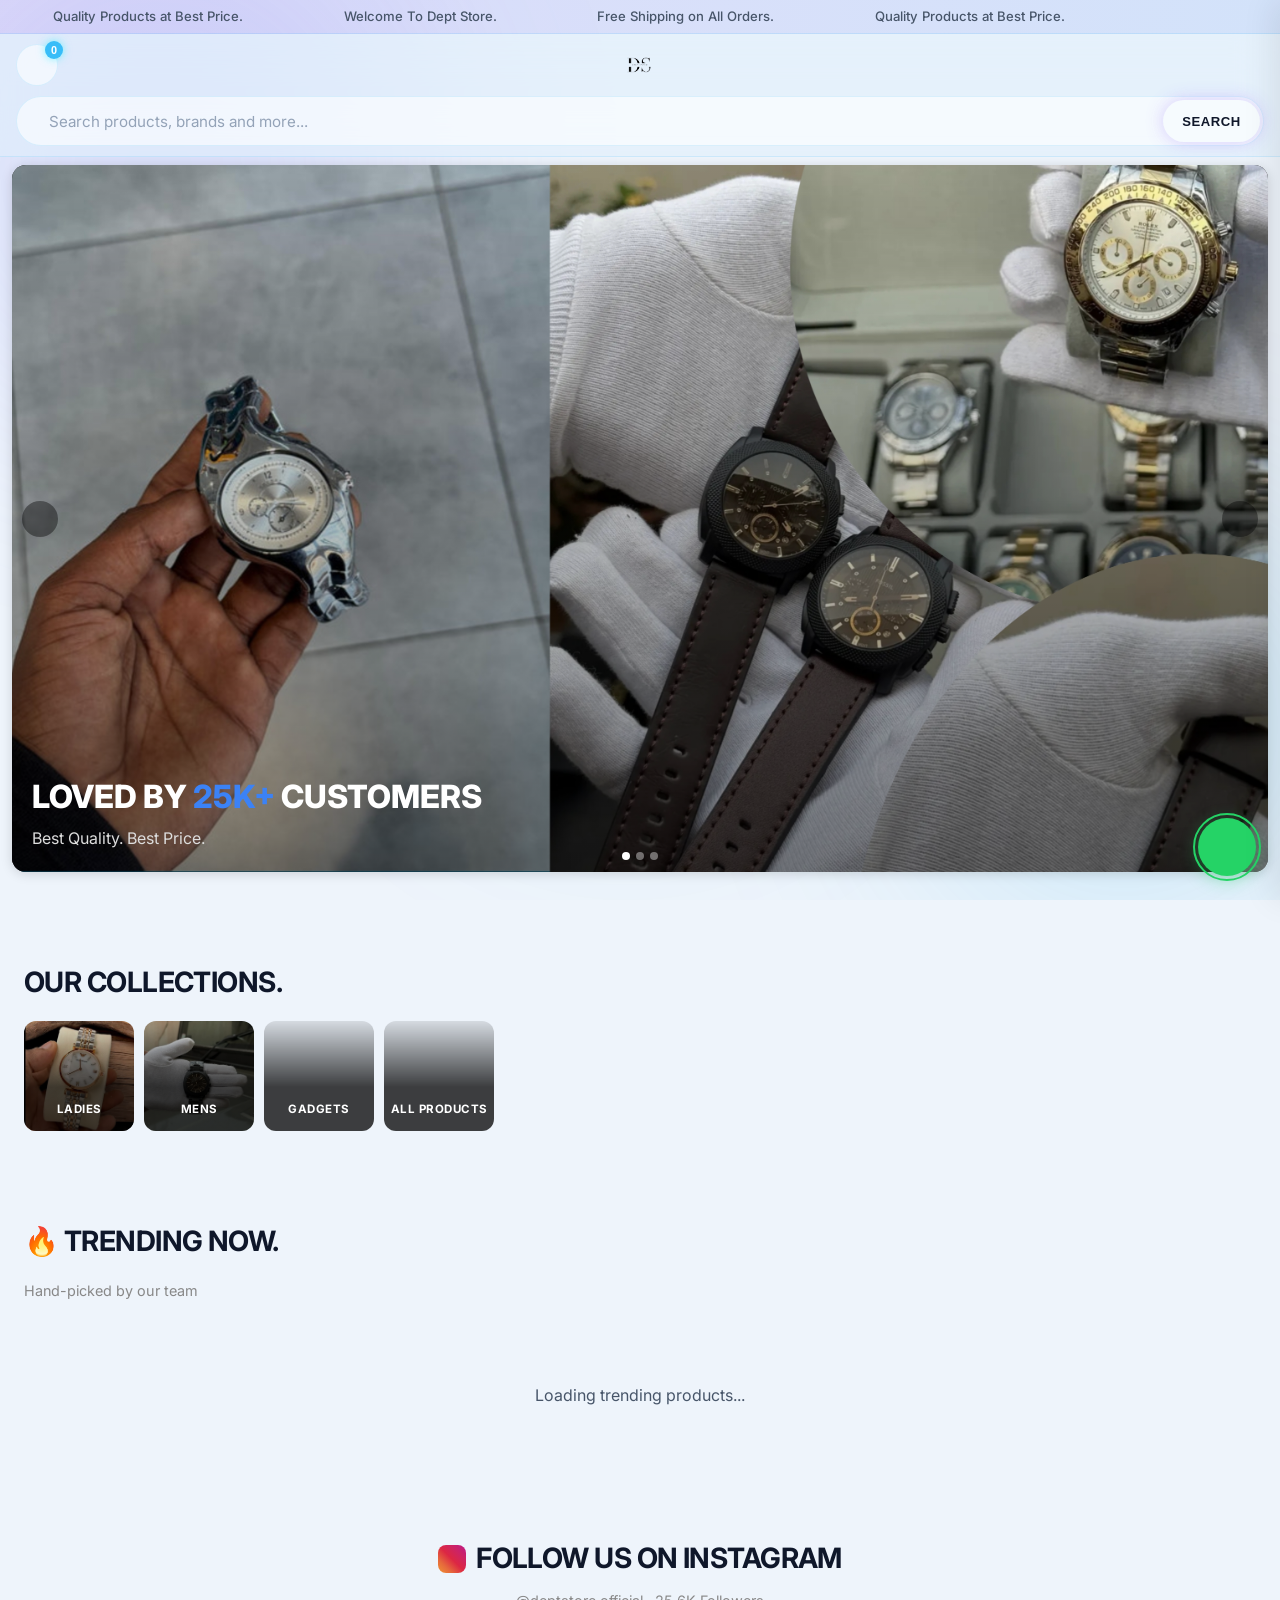
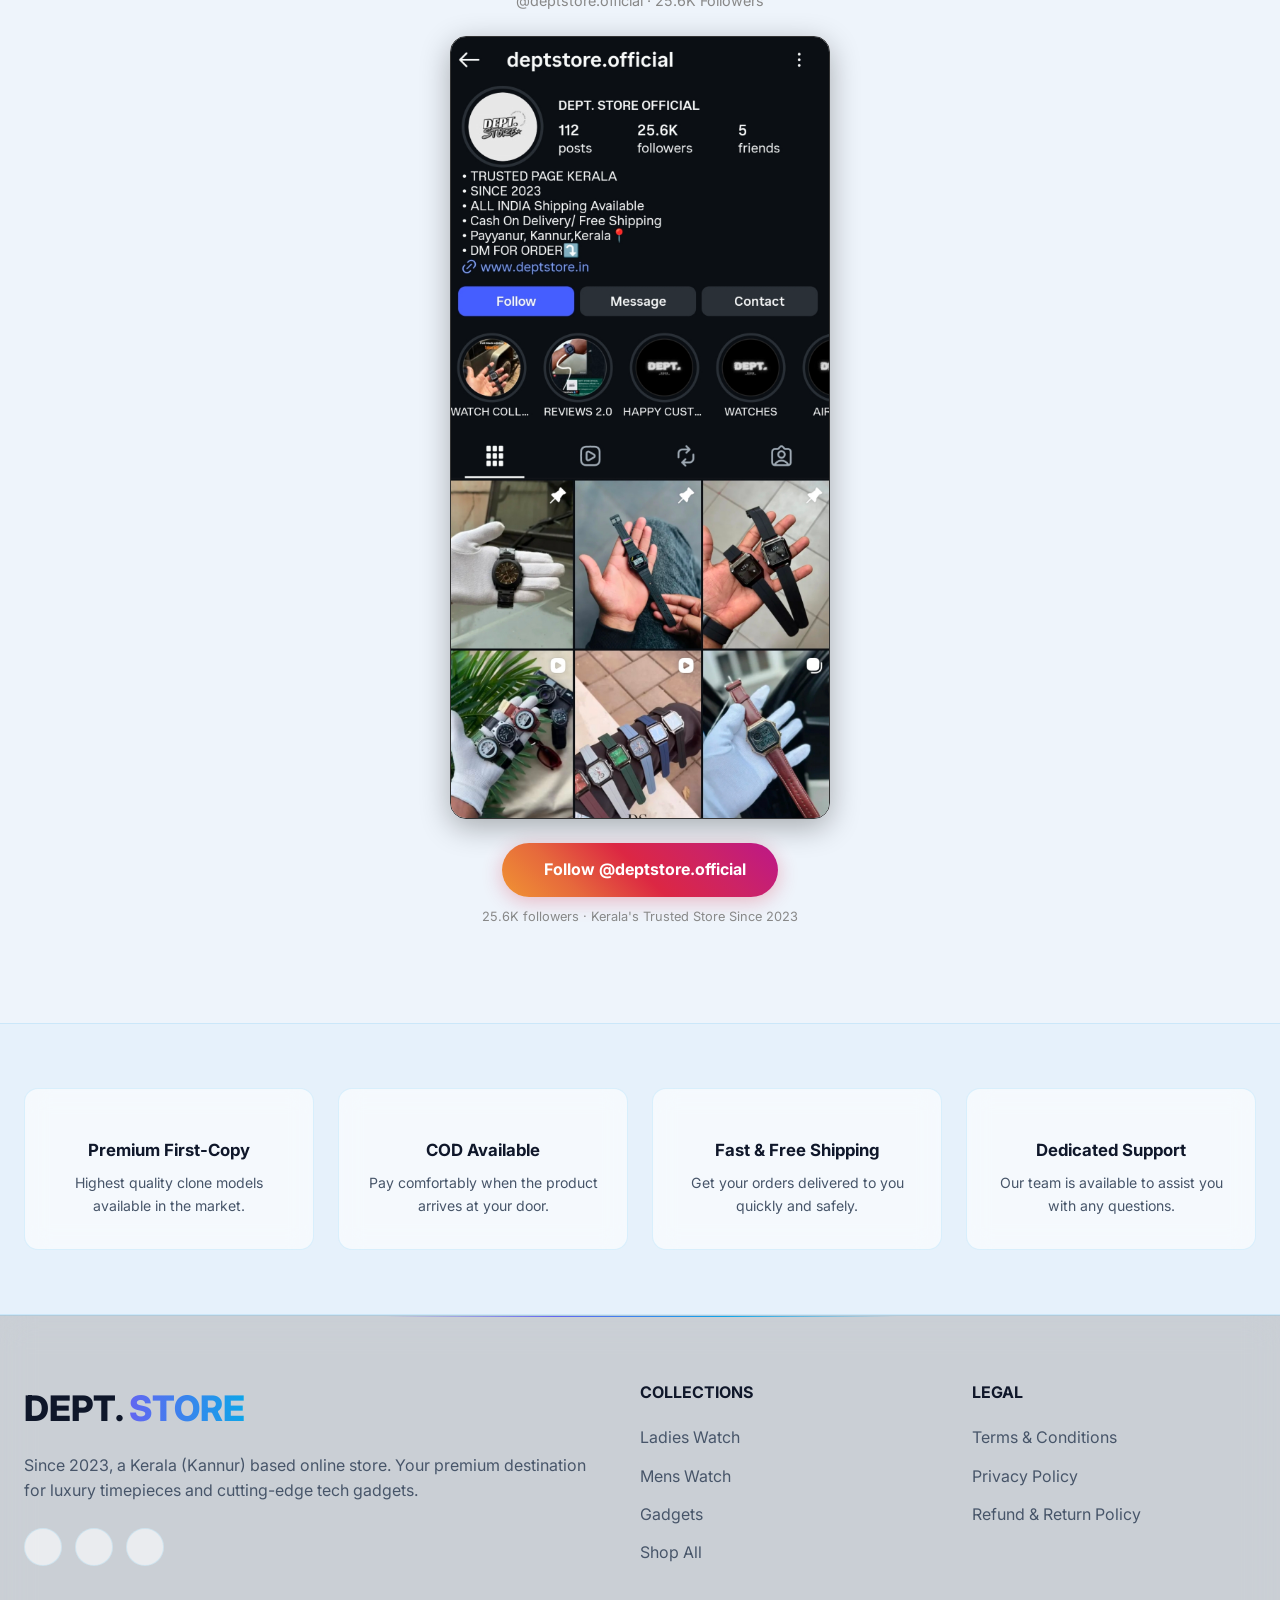
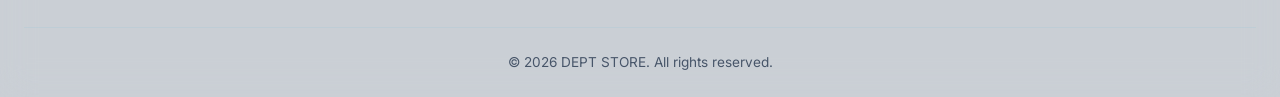
==== commit 4259b1b4: "Update logo image source in index.html" ====
--- a/index.html
+++ b/index.html
@@ -35,7 +35,7 @@
                 <i class="ph ph-list"></i>
             </button>
             <a href="index.html" style="position:absolute;left:50%;transform:translateX(-50%);display:block;text-decoration:none;">
-                <img src="logo.png" alt="DEPT STORE"
+                <img src="assets/images/logo.png" alt="DEPT STORE"
                     style="height:44px;width:auto;max-width:120px;object-fit:contain;display:block;">
             </a>
             <button class="cart-icon-btn" onclick="toggleCart()" style="font-size:1.3rem;z-index:1;">
